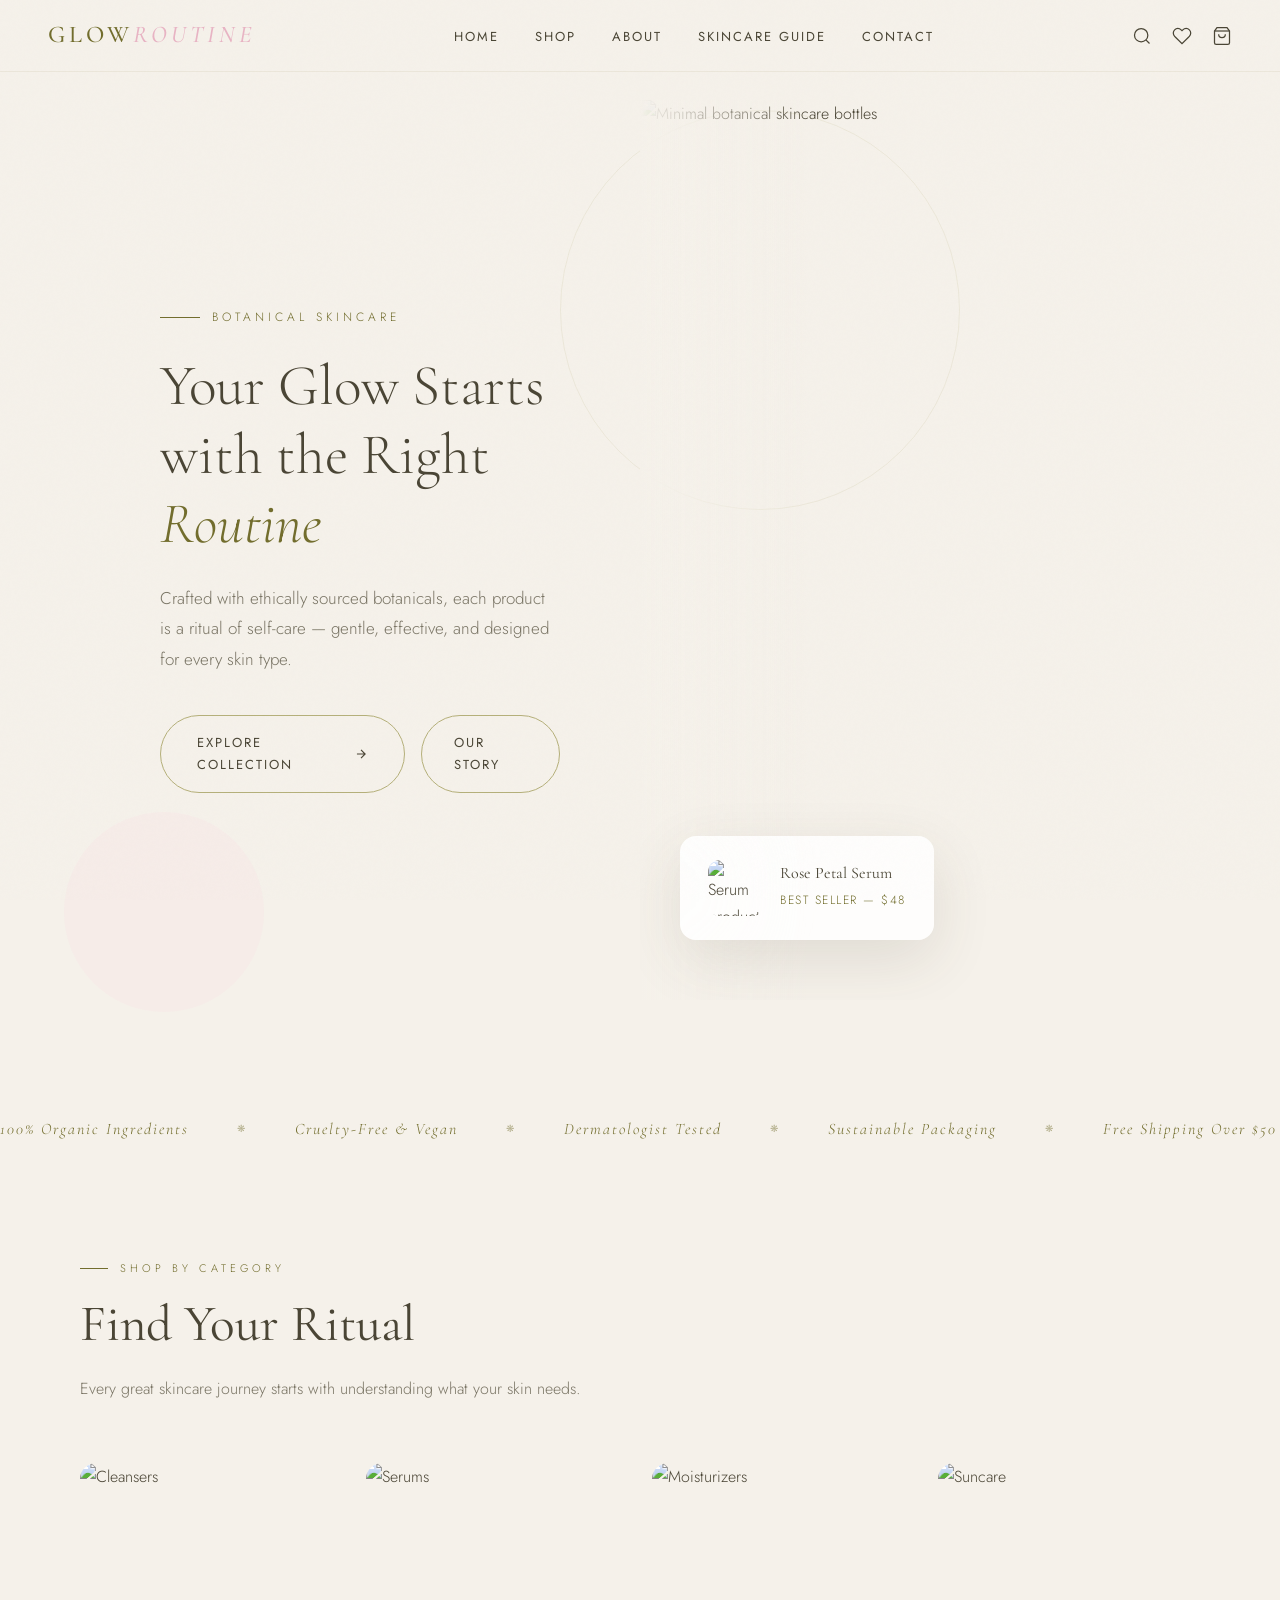
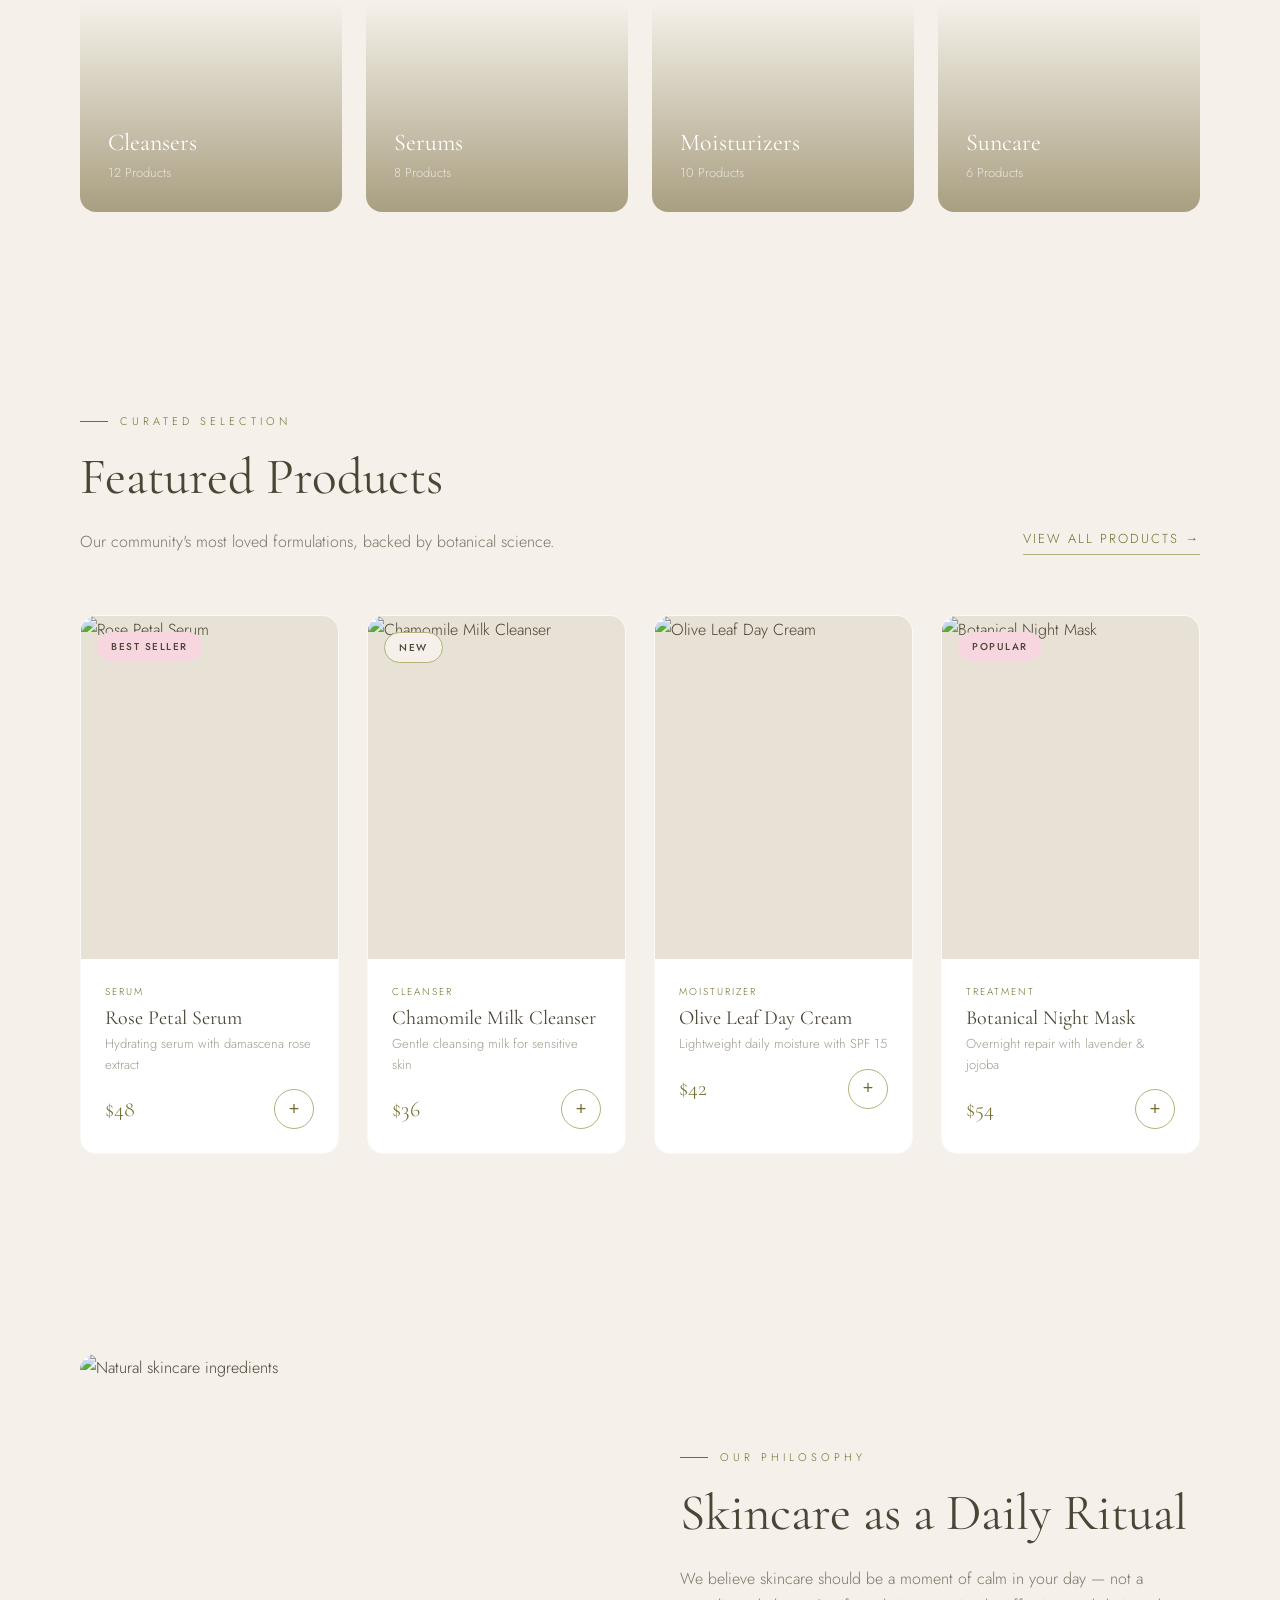
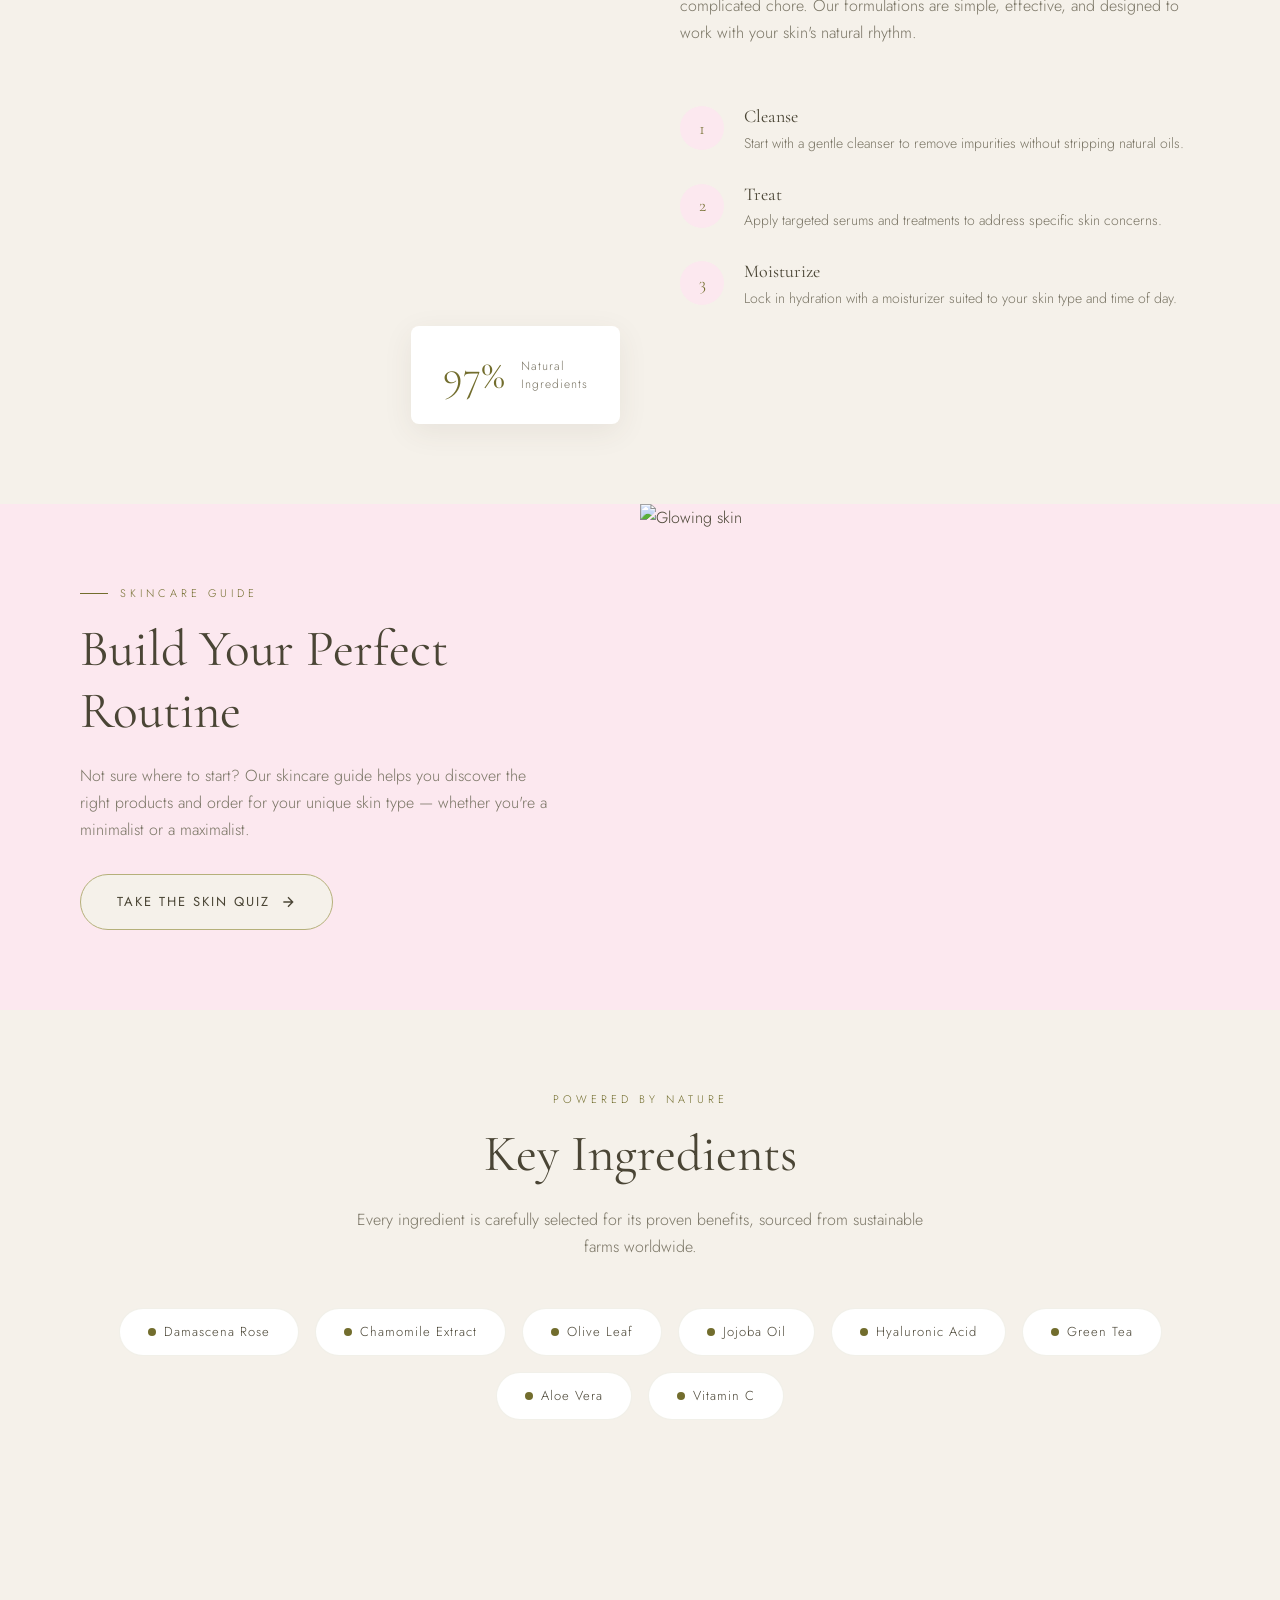
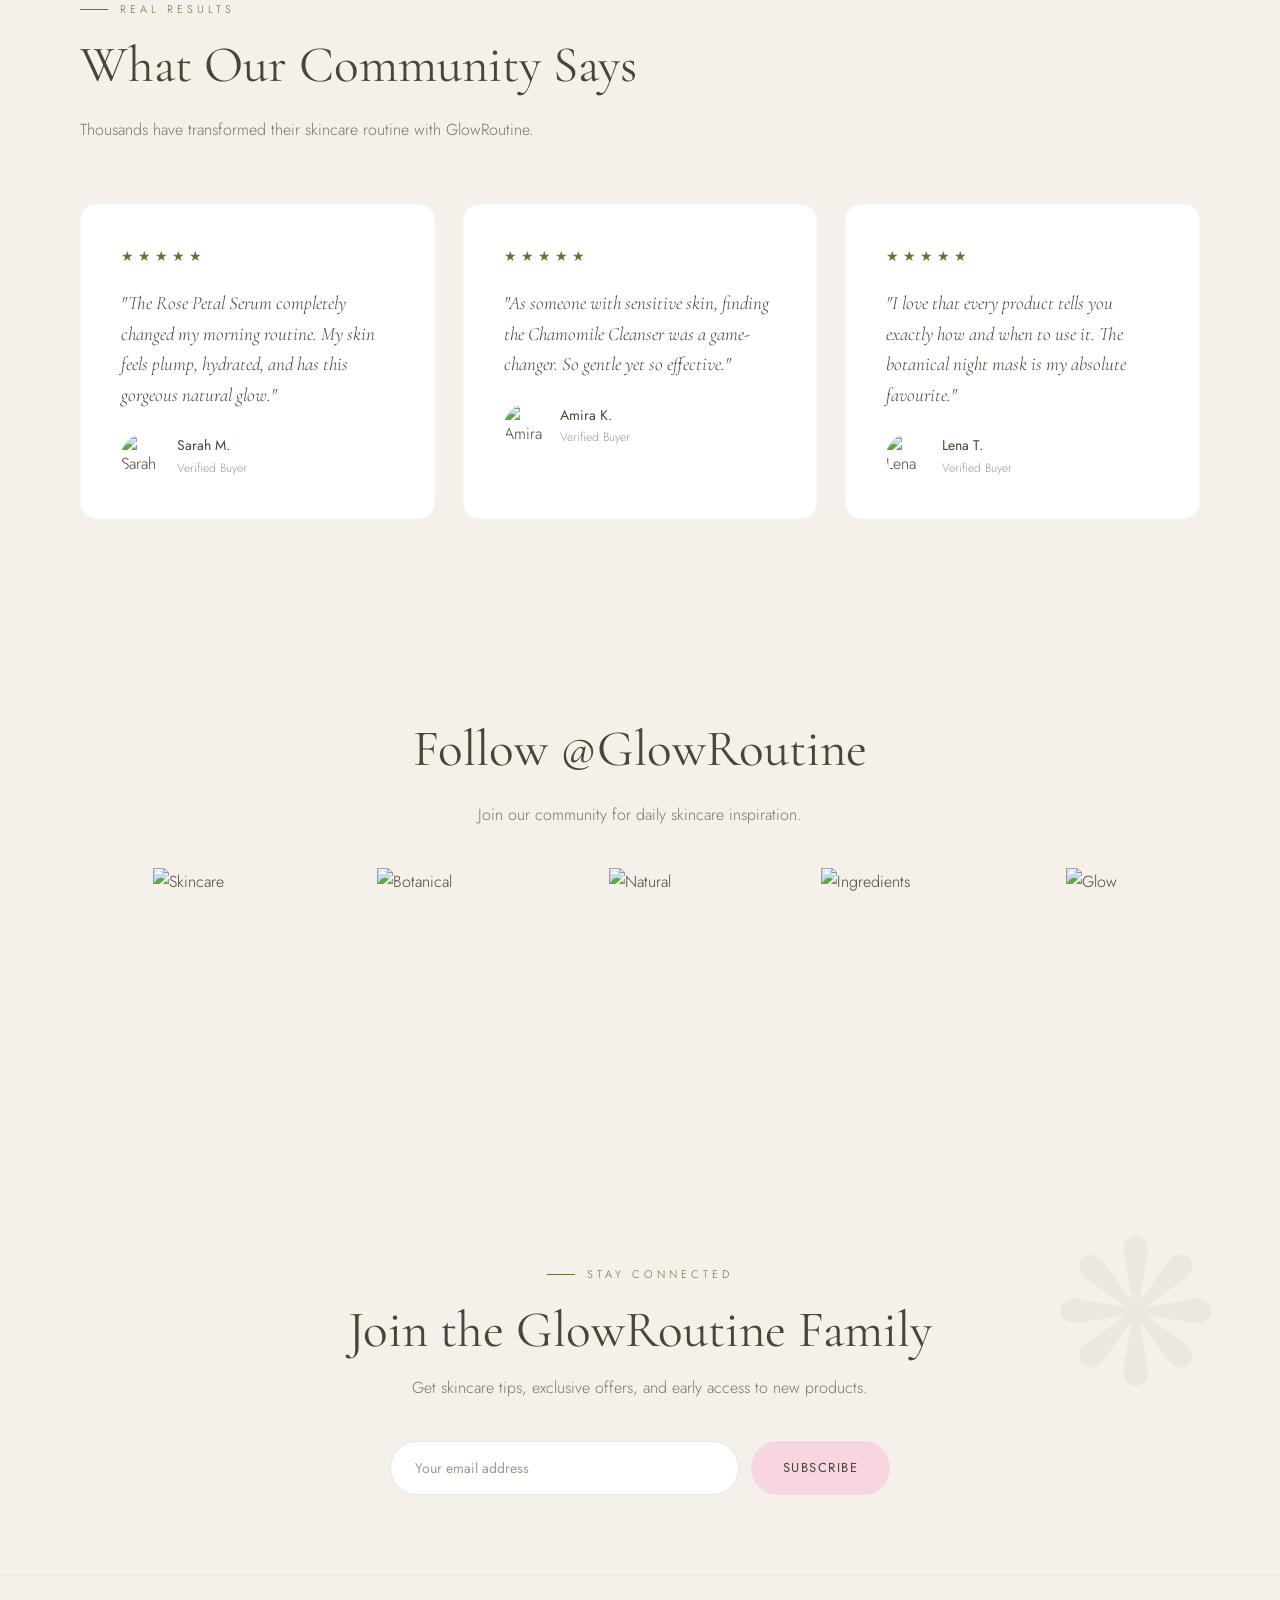
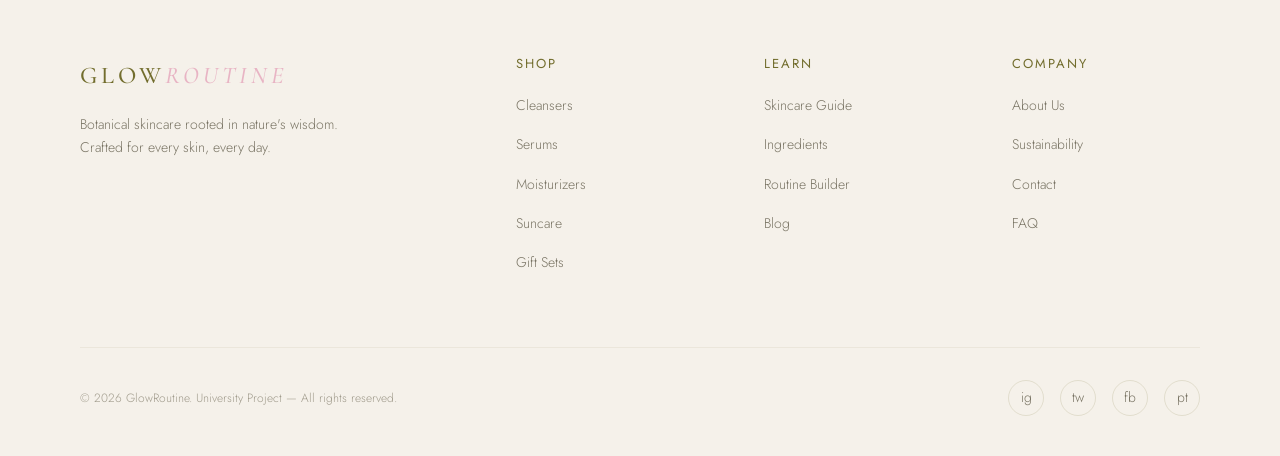
==== index.html @ 1840a83b "Completed" ====
<!DOCTYPE html>
<html lang="en">
<head>
<meta charset="UTF-8">
<meta name="viewport" content="width=device-width, initial-scale=1.0">
<title>GLOWROUTINE — Botanical Skincare</title>
<link rel="preconnect" href="https://fonts.googleapis.com">
<link href="https://fonts.googleapis.com/css2?family=Cormorant+Garamond:ital,wght@0,300;0,400;0,500;0,600;1,300;1,400&family=Jost:wght@300;400;500&display=swap" rel="stylesheet">
<link rel="stylesheet" href="style.css">
</head>
<body>

<nav>
  <a href="#" class="nav-logo">Glow<span class="logo-accent">Routine</span></a>
  <ul class="nav-links">
    <li><a href="#">Home</a></li>
    <li><a href="#shop">Shop</a></li>
    <li><a href="#about">About</a></li>
    <li><a href="#guide">Skincare Guide</a></li>
    <li><a href="#contact">Contact</a></li>
  </ul>
  <div class="nav-icons">
    <svg class="nav-icon" viewBox="0 0 24 24" fill="none" stroke="currentColor" stroke-width="1.5"><circle cx="11" cy="11" r="8"/><path d="m21 21-4.3-4.3"/></svg>
    <svg class="nav-icon" viewBox="0 0 24 24" fill="none" stroke="currentColor" stroke-width="1.5"><path d="M20.84 4.61a5.5 5.5 0 0 0-7.78 0L12 5.67l-1.06-1.06a5.5 5.5 0 0 0-7.78 7.78l1.06 1.06L12 21.23l7.78-7.78 1.06-1.06a5.5 5.5 0 0 0 0-7.78z"/></svg>
    <svg class="nav-icon" viewBox="0 0 24 24" fill="none" stroke="currentColor" stroke-width="1.5"><path d="M6 2 3 6v14a2 2 0 0 0 2 2h14a2 2 0 0 0 2-2V6l-3-4z"/><path d="M3 6h18"/><path d="M16 10a4 4 0 0 1-8 0"/></svg>
  </div>
</nav>

<!-- HERO -->
<section class="hero">
  <div class="hero-bg-circle"></div>
  <div class="hero-bg-circle-2"></div>
  <div class="hero-content">
    <div class="hero-tag">Botanical Skincare</div>
    <h1>Your Glow Starts with the Right <em>Routine</em></h1>
    <p>Crafted with ethically sourced botanicals, each product is a ritual of self-care — gentle, effective, and designed for every skin type.</p>
    <div class="hero-btns">
      <a href="#shop" class="btn-primary">
        Explore Collection
        <svg width="16" height="16" viewBox="0 0 24 24" fill="none" stroke="currentColor" stroke-width="2"><path d="M5 12h14M12 5l7 7-7 7"/></svg>
      </a>
      <a href="#about" class="btn-secondary">Our Story</a>
    </div>
  </div>
  <div class="hero-image-side">
    <img src="https://images.squarespace-cdn.com/content/v1/580e572b29687f9f7c254951/1585934163054-3BU1DRBC3A2EH5IRYI63/image-asset.jpeg" alt="Minimal botanical skincare bottles" loading="eager">
    <div class="hero-image-overlay"></div>
    <div class="hero-float-card">
      <img src="https://images.unsplash.com/photo-1611930022073-b7a4ba5fcccd?w=120&h=120&fit=crop&q=80" alt="Serum product">
      <div class="hero-float-info">
        <h4>Rose Petal Serum</h4>
        <span>Best Seller — $48</span>
      </div>
    </div>
  </div>
</section>

<!-- MARQUEE -->
<div class="marquee-section">
  <div class="marquee-track">
    <span class="marquee-item">100% Organic Ingredients</span>
    <span class="marquee-item">Cruelty-Free & Vegan</span>
    <span class="marquee-item">Dermatologist Tested</span>
    <span class="marquee-item">Sustainable Packaging</span>
    <span class="marquee-item">Free Shipping Over $50</span>
    <span class="marquee-item">30-Day Guarantee</span>
    <span class="marquee-item">100% Organic Ingredients</span>
    <span class="marquee-item">Cruelty-Free & Vegan</span>
    <span class="marquee-item">Dermatologist Tested</span>
    <span class="marquee-item">Sustainable Packaging</span>
    <span class="marquee-item">Free Shipping Over $50</span>
    <span class="marquee-item">30-Day Guarantee</span>
  </div>
</div>

<!-- CATEGORIES -->
<section class="categories fade-in">
  <div class="section-tag">Shop by Category</div>
  <h2 class="section-title">Find Your Ritual</h2>
  <p class="section-subtitle">Every great skincare journey starts with understanding what your skin needs.</p>
  <div class="cat-grid">
    <a class="cat-card" href="#shop">
      <img src="https://images.unsplash.com/photo-1556228578-0d85b1a4d571?w=500&h=650&fit=crop&q=80" alt="Cleansers" loading="lazy">
      <div class="cat-card-overlay"><h4>Cleansers</h4><p>12 Products</p></div>
    </a>
    <a class="cat-card" href="#shop">
      <img src="https://images.unsplash.com/photo-1620916566398-39f1143ab7be?w=500&h=650&fit=crop&q=80" alt="Serums" loading="lazy">
      <div class="cat-card-overlay"><h4>Serums</h4><p>8 Products</p></div>
    </a>
    <a class="cat-card" href="#shop">
      <img src="https://images.unsplash.com/photo-1611930022073-b7a4ba5fcccd?w=500&h=650&fit=crop&q=80" alt="Moisturizers" loading="lazy">
      <div class="cat-card-overlay"><h4>Moisturizers</h4><p>10 Products</p></div>
    </a>
    <a class="cat-card" href="#shop">
      <img src="https://images.unsplash.com/photo-1556228720-195a672e8a03?w=500&h=650&fit=crop&q=80" alt="Suncare" loading="lazy">
      <div class="cat-card-overlay"><h4>Suncare</h4><p>6 Products</p></div>
    </a>
  </div>
</section>

<!-- FEATURED PRODUCTS -->
<section class="products fade-in" id="shop">
  <div class="products-header">
    <div>
      <div class="section-tag">Curated Selection</div>
      <h2 class="section-title">Featured Products</h2>
      <p class="section-subtitle">Our community's most loved formulations, backed by botanical science.</p>
    </div>
    <a href="#" class="view-all">View All Products →</a>
  </div>
  <div class="products-grid">
    <div class="product-card" onclick="openModal(0)">
      <div class="product-img">
        <img src="https://images.unsplash.com/photo-1620916566398-39f1143ab7be?w=500&h=660&fit=crop&q=80" alt="Rose Petal Serum" loading="lazy">
        <span class="product-badge badge-best">Best Seller</span>
      </div>
      <div class="product-info">
        <div class="product-category">Serum</div>
        <h3 class="product-name">Rose Petal Serum</h3>
        <p class="product-desc">Hydrating serum with damascena rose extract</p>
        <div class="product-bottom">
          <div class="product-price">$48</div>
          <button class="product-add" onclick="event.stopPropagation()">+</button>
        </div>
      </div>
    </div>
    <div class="product-card" onclick="openModal(1)">
      <div class="product-img">
        <img src="https://images.unsplash.com/photo-1556228578-0d85b1a4d571?w=500&h=660&fit=crop&q=80" alt="Chamomile Milk Cleanser" loading="lazy">
        <span class="product-badge badge-new">New</span>
      </div>
      <div class="product-info">
        <div class="product-category">Cleanser</div>
        <h3 class="product-name">Chamomile Milk Cleanser</h3>
        <p class="product-desc">Gentle cleansing milk for sensitive skin</p>
        <div class="product-bottom">
          <div class="product-price">$36</div>
          <button class="product-add" onclick="event.stopPropagation()">+</button>
        </div>
      </div>
    </div>
    <div class="product-card" onclick="openModal(2)">
      <div class="product-img">
        <img src="https://images.unsplash.com/photo-1611930022073-b7a4ba5fcccd?w=500&h=660&fit=crop&q=80" alt="Olive Leaf Day Cream" loading="lazy">
      </div>
      <div class="product-info">
        <div class="product-category">Moisturizer</div>
        <h3 class="product-name">Olive Leaf Day Cream</h3>
        <p class="product-desc">Lightweight daily moisture with SPF 15</p>
        <div class="product-bottom">
          <div class="product-price">$42</div>
          <button class="product-add" onclick="event.stopPropagation()">+</button>
        </div>
      </div>
    </div>
    <div class="product-card" onclick="openModal(3)">
      <div class="product-img">
        <img src="https://images.unsplash.com/photo-1608248543803-ba4f8c70ae0b?w=500&h=660&fit=crop&q=80" alt="Botanical Night Mask" loading="lazy">
        <span class="product-badge badge-best">Popular</span>
      </div>
      <div class="product-info">
        <div class="product-category">Treatment</div>
        <h3 class="product-name">Botanical Night Mask</h3>
        <p class="product-desc">Overnight repair with lavender & jojoba</p>
        <div class="product-bottom">
          <div class="product-price">$54</div>
          <button class="product-add" onclick="event.stopPropagation()">+</button>
        </div>
      </div>
    </div>
  </div>
</section>

<!-- PHILOSOPHY -->
<section class="philosophy fade-in" id="about">
  <div class="philosophy-visual">
    <div class="philosophy-img">
      <img src="https://images.unsplash.com/photo-1598440947619-2c35fc9aa908?w=700&h=880&fit=crop&q=80" alt="Natural skincare ingredients" loading="lazy">
    </div>
    <div class="philosophy-float">
      <div class="philosophy-float-num">97%</div>
      <div class="philosophy-float-text">Natural<br>Ingredients</div>
    </div>
  </div>
  <div class="philosophy-content">
    <div class="section-tag">Our Philosophy</div>
    <h2 class="section-title">Skincare as a Daily Ritual</h2>
    <p class="section-subtitle">We believe skincare should be a moment of calm in your day — not a complicated chore. Our formulations are simple, effective, and designed to work with your skin's natural rhythm.</p>
    <div class="steps">
      <div class="step"><div class="step-num">1</div><div><h4>Cleanse</h4><p>Start with a gentle cleanser to remove impurities without stripping natural oils.</p></div></div>
      <div class="step"><div class="step-num">2</div><div><h4>Treat</h4><p>Apply targeted serums and treatments to address specific skin concerns.</p></div></div>
      <div class="step"><div class="step-num">3</div><div><h4>Moisturize</h4><p>Lock in hydration with a moisturizer suited to your skin type and time of day.</p></div></div>
    </div>
  </div>
</section>

<!-- SKINCARE GUIDE BANNER -->
<section class="before-after fade-in" id="guide">
  <div class="before-after-content">
    <div class="section-tag">Skincare Guide</div>
    <h2 class="section-title">Build Your Perfect Routine</h2>
    <p class="section-subtitle" style="margin-bottom:30px;">Not sure where to start? Our skincare guide helps you discover the right products and order for your unique skin type — whether you're a minimalist or a maximalist.</p>
    <a href="#" class="btn-primary" style="align-self:flex-start;">
      Take the Skin Quiz
      <svg width="16" height="16" viewBox="0 0 24 24" fill="none" stroke="currentColor" stroke-width="2"><path d="M5 12h14M12 5l7 7-7 7"/></svg>
    </a>
  </div>
  <div class="before-after-img">
    <img src="https://images.unsplash.com/photo-1596755389378-c31d21fd1273?w=800&h=600&fit=crop&q=80" alt="Glowing skin" loading="lazy">
  </div>
</section>

<!-- INGREDIENTS -->
<section class="ingredients-banner fade-in">
  <div class="section-tag">Powered by Nature</div>
  <h2 class="section-title">Key Ingredients</h2>
  <p class="section-subtitle">Every ingredient is carefully selected for its proven benefits, sourced from sustainable farms worldwide.</p>
  <div class="ingredient-pills">
    <div class="pill"><span class="pill-dot"></span>Damascena Rose</div>
    <div class="pill"><span class="pill-dot"></span>Chamomile Extract</div>
    <div class="pill"><span class="pill-dot"></span>Olive Leaf</div>
    <div class="pill"><span class="pill-dot"></span>Jojoba Oil</div>
    <div class="pill"><span class="pill-dot"></span>Hyaluronic Acid</div>
    <div class="pill"><span class="pill-dot"></span>Green Tea</div>
    <div class="pill"><span class="pill-dot"></span>Aloe Vera</div>
    <div class="pill"><span class="pill-dot"></span>Vitamin C</div>
  </div>
</section>

<!-- TESTIMONIALS -->
<section class="testimonials fade-in">
  <div class="section-tag">Real Results</div>
  <h2 class="section-title">What Our Community Says</h2>
  <p class="section-subtitle">Thousands have transformed their skincare routine with GlowRoutine.</p>
  <div class="testimonials-grid">
    <div class="testimonial-card">
      <div class="testimonial-stars">★★★★★</div>
      <p class="testimonial-text">"The Rose Petal Serum completely changed my morning routine. My skin feels plump, hydrated, and has this gorgeous natural glow."</p>
      <div class="testimonial-author">
        <img class="testimonial-avatar" src="https://images.unsplash.com/photo-1438761681033-6461ffad8d80?w=100&h=100&fit=crop&q=80" alt="Sarah" loading="lazy">
        <div><div class="testimonial-name">Sarah M.</div><div class="testimonial-role">Verified Buyer</div></div>
      </div>
    </div>
    <div class="testimonial-card">
      <div class="testimonial-stars">★★★★★</div>
      <p class="testimonial-text">"As someone with sensitive skin, finding the Chamomile Cleanser was a game-changer. So gentle yet so effective."</p>
      <div class="testimonial-author">
        <img class="testimonial-avatar" src="https://images.unsplash.com/photo-1494790108377-be9c29b29330?w=100&h=100&fit=crop&q=80" alt="Amira" loading="lazy">
        <div><div class="testimonial-name">Amira K.</div><div class="testimonial-role">Verified Buyer</div></div>
      </div>
    </div>
    <div class="testimonial-card">
      <div class="testimonial-stars">★★★★★</div>
      <p class="testimonial-text">"I love that every product tells you exactly how and when to use it. The botanical night mask is my absolute favourite."</p>
      <div class="testimonial-author">
        <img class="testimonial-avatar" src="https://images.unsplash.com/photo-1507003211169-0a1dd7228f2d?w=100&h=100&fit=crop&q=80" alt="Lena" loading="lazy">
        <div><div class="testimonial-name">Lena T.</div><div class="testimonial-role">Verified Buyer</div></div>
      </div>
    </div>
  </div>
</section>

<!-- GALLERY -->
<section class="gallery fade-in">
  <h2 class="section-title">Follow @GlowRoutine</h2>
  <p class="section-subtitle" style="margin:0 auto;">Join our community for daily skincare inspiration.</p>
  <div class="gallery-grid">
    <div class="gallery-item"><img src="https://images.unsplash.com/photo-1570172619644-dfd03ed5d881?w=400&h=400&fit=crop&q=80" alt="Skincare" loading="lazy"></div>
    <div class="gallery-item"><img src="https://images.unsplash.com/photo-1612817288484-6f916006741a?w=400&h=400&fit=crop&q=80" alt="Botanical" loading="lazy"></div>
    <div class="gallery-item"><img src="https://images.unsplash.com/photo-1556228578-0d85b1a4d571?w=400&h=400&fit=crop&q=80" alt="Natural" loading="lazy"></div>
    <div class="gallery-item"><img src="https://images.unsplash.com/photo-1598440947619-2c35fc9aa908?w=400&h=400&fit=crop&q=80" alt="Ingredients" loading="lazy"></div>
    <div class="gallery-item"><img src="https://images.unsplash.com/photo-1596755389378-c31d21fd1273?w=400&h=400&fit=crop&q=80" alt="Glow" loading="lazy"></div>
  </div>
</section>

<!-- NEWSLETTER -->
<section class="newsletter fade-in">
  <div class="section-tag">Stay Connected</div>
  <h2 class="section-title">Join the GlowRoutine Family</h2>
  <p class="section-subtitle">Get skincare tips, exclusive offers, and early access to new products.</p>
  <div class="newsletter-form">
    <input type="email" class="newsletter-input" placeholder="Your email address">
    <button class="newsletter-btn">Subscribe</button>
  </div>
</section>

<!-- FOOTER -->
<footer id="contact">
  <div class="footer-grid">
    <div class="footer-brand">
      <a href="#" class="nav-logo">Glow<span class="logo-accent">Routine</span></a>
      <p>Botanical skincare rooted in nature's wisdom. Crafted for every skin, every day.</p>
    </div>
    <div class="footer-col">
      <h5>Shop</h5>
      <ul>
        <li><a href="#">Cleansers</a></li>
        <li><a href="#">Serums</a></li>
        <li><a href="#">Moisturizers</a></li>
        <li><a href="#">Suncare</a></li>
        <li><a href="#">Gift Sets</a></li>
      </ul>
    </div>
    <div class="footer-col">
      <h5>Learn</h5>
      <ul>
        <li><a href="#">Skincare Guide</a></li>
        <li><a href="#">Ingredients</a></li>
        <li><a href="#">Routine Builder</a></li>
        <li><a href="#">Blog</a></li>
      </ul>
    </div>
    <div class="footer-col">
      <h5>Company</h5>
      <ul>
        <li><a href="#">About Us</a></li>
        <li><a href="#">Sustainability</a></li>
        <li><a href="#">Contact</a></li>
        <li><a href="#">FAQ</a></li>
      </ul>
    </div>
  </div>
  <div class="footer-bottom">
    <p>&copy; 2026 GlowRoutine. University Project — All rights reserved.</p>
    <div class="footer-social">
      <a href="#" title="Instagram">ig</a>
      <a href="#" title="Twitter">tw</a>
      <a href="#" title="Facebook">fb</a>
      <a href="#" title="Pinterest">pt</a>
    </div>
  </div>
</footer>

<!-- MODAL -->
<div class="modal-overlay" id="productModal">
  <div class="modal">
    <div class="modal-img-wrap">
      <img id="modalImg" src="" alt="Product">
      <button class="modal-close" onclick="closeModal()">✕</button>
    </div>
    <div class="modal-details">
      <div class="modal-cat" id="modalCat"></div>
      <h2 class="modal-title" id="modalTitle"></h2>
      <div class="modal-price" id="modalPrice"></div>
      <p class="modal-desc" id="modalDesc"></p>
      <div class="modal-how-to"><div class="modal-section-title">How to Use</div><div id="modalHowTo"></div></div>
      <div class="modal-when"><div class="modal-section-title">When to Use</div><div class="modal-when-tags" id="modalWhen"></div></div>
      <div class="modal-ingredients"><div class="modal-section-title">Key Ingredients</div><div class="ingredient-list" id="modalIngredients"></div></div>
      <div class="modal-skin-type"><div class="modal-section-title">Suitable For</div><div class="skin-type-tags" id="modalSkinType"></div></div>
      <button class="modal-add-btn">Add to Cart</button>
    </div>
  </div>
</div>

<script src="script.js"></script>
</body>
</html>
---- style.css ----
:root {
  --bej: #f5f1ea;
  --bej-dark: #e8e2d6;
  --pink: #f7d6e0;
  --pink-light: #fce8ef;
  --pink-deep: #e8b4c4;
  --olive: #726D2D;
  --olive-light: #8a8541;
  --olive-pale: #b5b07a;
  --olive-bg: rgba(245, 241, 234, 0.6);
  --cream: #f5f1ea;
  --white: #ffffff;
  --text: #4a4535;
  --text-light: #7a7565;
  --text-muted: #a09b8c;
  --shadow-sm: 0 2px 8px rgba(74, 69, 53, 0.06);
  --shadow-md: 0 8px 30px rgba(74, 69, 53, 0.08);
  --shadow-lg: 0 20px 60px rgba(74, 69, 53, 0.12);
  --radius: 16px;
  --radius-sm: 8px;
  --transition: 0.4s cubic-bezier(0.25, 0.46, 0.45, 0.94);
}

* { margin: 0; padding: 0; box-sizing: border-box; }
html { scroll-behavior: smooth; }

body {
  font-family: 'Jost', sans-serif;
  font-weight: 300;
  color: var(--text);
  background: var(--cream);
  overflow-x: hidden;
  line-height: 1.7;
}

h1, h2, h3, h4, h5 {
  font-family: 'Cormorant Garamond', serif;
  font-weight: 400;
  line-height: 1.2;
}

body::before {
  content: '';
  position: fixed;
  inset: 0;
  pointer-events: none;
  z-index: 9999;
  opacity: 0.015;
  background-image: url("data:image/svg+xml,%3Csvg viewBox='0 0 256 256' xmlns='http://www.w3.org/2000/svg'%3E%3Cfilter id='n'%3E%3CfeTurbulence type='fractalNoise' baseFrequency='0.9' numOctaves='4' stitchTiles='stitch'/%3E%3C/filter%3E%3Crect width='100%25' height='100%25' filter='url(%23n)'/%3E%3C/svg%3E");
}

nav {
  position: fixed; top: 0; width: 100%; z-index: 1000;
  padding: 0 48px; height: 72px;
  display: flex; align-items: center; justify-content: space-between;
  background: rgba(245,241,234,0.85);
  backdrop-filter: blur(20px); -webkit-backdrop-filter: blur(20px);
  border-bottom: 1px solid rgba(114,109,45,0.08);
}

.nav-logo {
  font-family: 'Cormorant Garamond', serif;
  font-size: 24px; font-weight: 500; letter-spacing: 4px;
  color: var(--olive); text-decoration: none; text-transform: uppercase;
}

.nav-logo .logo-accent { color: var(--pink-deep); font-style: italic; }

.nav-links { display: flex; gap: 36px; list-style: none; }

.nav-links a {
  text-decoration: none; color: var(--text);
  font-size: 13px; font-weight: 400; letter-spacing: 2px;
  text-transform: uppercase; position: relative;
  transition: color var(--transition);
}

.nav-links a::after {
  content: ''; position: absolute; bottom: -4px; left: 0;
  width: 0; height: 1.5px; background: var(--olive);
  transition: width var(--transition);
}

.nav-links a:hover { color: var(--olive); }
.nav-links a:hover::after { width: 100%; }

.nav-icons { display: flex; gap: 20px; align-items: center; }

.nav-icon {
  width: 20px; height: 20px; cursor: pointer;
  color: var(--text); transition: color var(--transition);
}

.nav-icon:hover { color: var(--olive); }

/* HERO */
.hero {
  min-height: 100vh; display: grid; grid-template-columns: 1fr 1fr;
  align-items: center; position: relative; overflow: hidden; background: var(--bej);
}

.hero-bg-circle {
  position: absolute; right: 25%; top: 10%;
  width: 400px; height: 400px; border-radius: 50%;
  border: 1px solid var(--olive-pale); opacity: 0.15; pointer-events: none;
}

.hero-bg-circle-2 {
  position: absolute; left: 5%; bottom: 8%;
  width: 200px; height: 200px; border-radius: 50%;
  background: rgba(247,214,224,0.2); pointer-events: none;
}

.hero-content {
  position: relative; z-index: 2; padding: 0 80px;
  animation: fadeUp 1.2s ease-out;
}

@keyframes fadeUp { from { opacity: 0; transform: translateY(40px); } to { opacity: 1; transform: translateY(0); } }
@keyframes fadeIn { from { opacity: 0; } to { opacity: 1; } }
@keyframes scaleIn { from { opacity: 0; transform: scale(0.9); } to { opacity: 1; transform: scale(1); } }

.hero-tag {
  font-size: 12px; letter-spacing: 4px; text-transform: uppercase;
  color: var(--olive); margin-bottom: 24px;
  display: flex; align-items: center; gap: 12px;
}

.hero-tag::before { content: ''; width: 40px; height: 1px; background: var(--olive); }

.hero h1 { font-size: clamp(40px, 4.5vw, 64px); color: var(--text); margin-bottom: 24px; font-weight: 300; }
.hero h1 em { font-style: italic; color: var(--olive); }
.hero p { font-size: 17px; color: var(--text-light); margin-bottom: 40px; max-width: 460px; line-height: 1.8; }

.hero-btns { display: flex; gap: 16px; align-items: center; }

.btn-primary {
  display: inline-flex; align-items: center; gap: 10px;
  padding: 16px 36px; background: var(--bej); color: var(--text);
  border: 1.5px solid var(--olive-pale); border-radius: 60px; font-family: 'Jost', sans-serif;
  font-size: 13px; font-weight: 400; letter-spacing: 2px;
  text-transform: uppercase; cursor: pointer;
  transition: all var(--transition); text-decoration: none;
}

.btn-primary:hover { background: var(--bej-dark); transform: translateY(-2px); box-shadow: var(--shadow-md); }

.btn-secondary {
  display: inline-flex; align-items: center; gap: 8px;
  padding: 16px 32px; background: transparent; color: var(--text);
  border: 1.5px solid var(--olive-pale); border-radius: 60px;
  font-family: 'Jost', sans-serif; font-size: 13px; font-weight: 400;
  letter-spacing: 2px; text-transform: uppercase; cursor: pointer;
  transition: all var(--transition); text-decoration: none;
}

.btn-secondary:hover { border-color: var(--olive); color: var(--olive); transform: translateY(-2px); }

.hero-image-side {
  position: relative; height: 100vh; overflow: hidden;
  animation: fadeIn 1.5s ease-out 0.3s both;
}

.hero-image-side img { width: 100%; height: 100%; object-fit: cover; }

.hero-image-overlay {
  position: absolute; inset: 0;
  background: linear-gradient(90deg, var(--bej) 0%, rgba(245,241,234,0) 30%);
  pointer-events: none;
}

.hero-float-card {
  position: absolute; bottom: 60px; left: 40px;
  background: rgba(255,255,255,0.85); backdrop-filter: blur(20px);
  border-radius: var(--radius); padding: 24px 28px;
  box-shadow: var(--shadow-lg); display: flex; align-items: center; gap: 16px;
  animation: fadeUp 1s ease-out 0.8s both;
}

.hero-float-card img { width: 56px; height: 56px; border-radius: 12px; object-fit: cover; }
.hero-float-info h4 { font-size: 16px; margin-bottom: 2px; }
.hero-float-info span { font-size: 12px; letter-spacing: 1.5px; text-transform: uppercase; color: var(--olive); }

/* MARQUEE */
.marquee-section { background: var(--bej); padding: 16px 0; overflow: hidden; }

.marquee-track {
  display: flex; gap: 48px;
  animation: marquee 30s linear infinite; white-space: nowrap;
}

@keyframes marquee { from { transform: translateX(0); } to { transform: translateX(-50%); } }

.marquee-item {
  font-family: 'Cormorant Garamond', serif; font-size: 16px;
  font-style: italic; color: var(--olive); letter-spacing: 2px;
  display: flex; align-items: center; gap: 48px;
}

.marquee-item::after { content: '❋'; font-style: normal; font-size: 10px; opacity: 0.5; }

/* SECTIONS */
section { padding: 100px 80px; }

.section-tag {
  font-size: 11px; letter-spacing: 4px; text-transform: uppercase;
  color: var(--olive); margin-bottom: 16px;
  display: flex; align-items: center; gap: 12px;
}

.section-tag::before { content: ''; width: 28px; height: 1px; background: var(--olive); }

.section-title { font-size: clamp(32px, 4vw, 52px); margin-bottom: 20px; color: var(--text); }
.section-subtitle { font-size: 16px; color: var(--text-light); max-width: 520px; margin-bottom: 60px; }

/* CATEGORIES */
.categories { background: var(--cream); }
.cat-grid { display: grid; grid-template-columns: repeat(4, 1fr); gap: 24px; }

.cat-card {
  position: relative; border-radius: var(--radius); overflow: hidden;
  cursor: pointer; transition: all var(--transition);
  text-decoration: none; color: inherit; aspect-ratio: 3/4;
}

.cat-card:hover { transform: translateY(-8px); box-shadow: var(--shadow-lg); }
.cat-card img { width: 100%; height: 100%; object-fit: cover; transition: transform 0.6s ease; }
.cat-card:hover img { transform: scale(1.08); }

.cat-card-overlay {
  position: absolute; inset: 0;
  background: linear-gradient(180deg, rgba(245, 241, 234, 0) 40%, rgba(136, 124, 84, 0.7) 100%);
  display: flex; flex-direction: column; justify-content: flex-end; padding: 28px;
}

.cat-card h4 { font-size: 24px; color: var(--white); margin-bottom: 4px; }
.cat-card p { font-size: 13px; color: rgba(255,255,255,0.7); }

/* PRODUCTS */
.products { background: var(--bej); }

.products-header { display: flex; justify-content: space-between; align-items: flex-end; margin-bottom: 60px; }
.products-header > div:first-child .section-subtitle { margin-bottom: 0; }

.view-all {
  font-size: 13px; letter-spacing: 2px; text-transform: uppercase;
  color: var(--olive); text-decoration: none;
  border-bottom: 1px solid var(--olive-pale); padding-bottom: 4px;
}

.products-grid { display: grid; grid-template-columns: repeat(4, 1fr); gap: 28px; }

.product-card {
  background: var(--white); border-radius: var(--radius); overflow: hidden;
  cursor: pointer; transition: all var(--transition);
  border: 1px solid rgba(114,109,45,0.04);
}

.product-card:hover { transform: translateY(-6px); box-shadow: var(--shadow-lg); }

.product-img {
  width: 100%; aspect-ratio: 3/4; position: relative;
  overflow: hidden; background: var(--bej-dark);
}

.product-img img { width: 100%; height: 100%; object-fit: cover; transition: transform 0.6s ease; }
.product-card:hover .product-img img { transform: scale(1.06); }

.product-badge {
  position: absolute; top: 16px; left: 16px;
  padding: 6px 14px; border-radius: 30px; font-size: 10px;
  letter-spacing: 1.5px; text-transform: uppercase; font-weight: 500; z-index: 2;
}

.badge-new { background: var(--bej); color: var(--text); border: 1px solid var(--olive-pale); }
.badge-best { background: var(--pink); color: var(--text); }

.product-info { padding: 24px; }
.product-category { font-size: 10px; letter-spacing: 2px; text-transform: uppercase; color: var(--olive); margin-bottom: 6px; }
.product-name { font-size: 20px; margin-bottom: 4px; }
.product-desc { font-size: 13px; color: var(--text-muted); margin-bottom: 14px; line-height: 1.6; }
.product-bottom { display: flex; justify-content: space-between; align-items: center; }
.product-price { font-family: 'Cormorant Garamond', serif; font-size: 22px; color: var(--olive); }

.product-add {
  width: 40px; height: 40px; border-radius: 50%;
  border: 1.5px solid var(--olive-pale); background: transparent;
  color: var(--olive); cursor: pointer; display: flex;
  align-items: center; justify-content: center; font-size: 18px;
  transition: all var(--transition);
}

.product-add:hover { background: var(--bej); color: var(--text); border-color: var(--olive-pale); }

/* PHILOSOPHY */
.philosophy {
  background: var(--cream); display: grid;
  grid-template-columns: 1fr 1fr; gap: 80px; align-items: center;
}

.philosophy-visual { position: relative; }

.philosophy-img { width: 100%; aspect-ratio: 4/5; border-radius: var(--radius); overflow: hidden; }
.philosophy-img img { width: 100%; height: 100%; object-fit: cover; }

.philosophy-float {
  position: absolute; bottom: -20px; right: -20px;
  background: var(--white); padding: 28px 32px;
  border-radius: var(--radius-sm); box-shadow: var(--shadow-md);
  display: flex; align-items: center; gap: 16px;
}

.philosophy-float-num { font-family: 'Cormorant Garamond', serif; font-size: 42px; color: var(--olive); line-height: 1; }
.philosophy-float-text { font-size: 12px; letter-spacing: 1px; color: var(--text-light); line-height: 1.5; }

.philosophy-content .section-subtitle { max-width: 100%; }

.steps { display: flex; flex-direction: column; gap: 28px; margin-top: 40px; }
.step { display: flex; gap: 20px; align-items: flex-start; }

.step-num {
  width: 44px; height: 44px; min-width: 44px; border-radius: 50%;
  background: var(--pink-light); display: flex; align-items: center;
  justify-content: center; font-family: 'Cormorant Garamond', serif;
  font-size: 18px; color: var(--olive);
}

.step h4 { font-size: 18px; margin-bottom: 4px; }
.step p { font-size: 14px; color: var(--text-light); }

/* BEFORE/AFTER */
.before-after {
  background: var(--pink-light); display: grid;
  grid-template-columns: 1fr 1fr; gap: 0; padding: 0; overflow: hidden;
}

.before-after-content { padding: 80px; display: flex; flex-direction: column; justify-content: center; }
.before-after-img { position: relative; overflow: hidden; }
.before-after-img img { width: 100%; height: 100%; object-fit: cover; min-height: 500px; }

/* INGREDIENTS */
.ingredients-banner { background: var(--cream); padding: 80px; text-align: center; }
.ingredients-banner .section-tag { justify-content: center; }
.ingredients-banner .section-tag::before { display: none; }
.ingredients-banner .section-title { margin: 0 auto 20px; }
.ingredients-banner .section-subtitle { margin: 0 auto 48px; max-width: 600px; }

.ingredient-pills { display: flex; justify-content: center; gap: 16px; flex-wrap: wrap; }

.pill {
  padding: 12px 28px; border-radius: 60px; background: var(--white);
  border: 1px solid rgba(114,109,45,0.1); font-size: 13px;
  letter-spacing: 1px; color: var(--text); display: flex;
  align-items: center; gap: 8px; transition: all var(--transition); cursor: default;
}

.pill:hover { transform: translateY(-3px); box-shadow: var(--shadow-sm); border-color: var(--pink); }
.pill-dot { width: 8px; height: 8px; border-radius: 50%; background: var(--olive); }

/* TESTIMONIALS */
.testimonials { background: var(--bej); }
.testimonials-grid { display: grid; grid-template-columns: repeat(3, 1fr); gap: 28px; }

.testimonial-card {
  background: var(--white); padding: 40px; border-radius: var(--radius);
  border: 1px solid rgba(114,109,45,0.04); transition: all var(--transition);
}

.testimonial-card:hover { transform: translateY(-4px); box-shadow: var(--shadow-md); }
.testimonial-stars { color: var(--olive); font-size: 14px; letter-spacing: 4px; margin-bottom: 20px; }

.testimonial-text {
  font-family: 'Cormorant Garamond', serif; font-size: 19px;
  font-style: italic; line-height: 1.6; color: var(--text); margin-bottom: 24px;
}

.testimonial-author { display: flex; align-items: center; gap: 12px; }
.testimonial-avatar { width: 44px; height: 44px; border-radius: 50%; object-fit: cover; }
.testimonial-name { font-size: 14px; font-weight: 400; }
.testimonial-role { font-size: 12px; color: var(--text-muted); }

/* GALLERY */
.gallery { background: var(--cream); text-align: center; }
.gallery-grid { display: grid; grid-template-columns: repeat(5, 1fr); gap: 8px; margin-top: 40px; }

.gallery-item {
  aspect-ratio: 1; overflow: hidden; border-radius: var(--radius-sm);
  position: relative; cursor: pointer;
}

.gallery-item img { width: 100%; height: 100%; object-fit: cover; transition: transform 0.6s ease; }
.gallery-item:hover img { transform: scale(1.1); }

.gallery-item::after {
  content: '@glowroutine'; position: absolute; inset: 0;
  background: rgba(114,109,45,0.5); display: flex;
  align-items: center; justify-content: center; color: var(--white);
  font-size: 12px; letter-spacing: 2px; text-transform: uppercase;
  opacity: 0; transition: opacity var(--transition);
}

.gallery-item:hover::after { opacity: 1; }

/* NEWSLETTER */
.newsletter {
  background: var(--bej); padding: 80px; text-align: center;
  position: relative; overflow: hidden;
}

.newsletter::before {
  content: '❋'; position: absolute; top: -40px; right: 60px;
  font-size: 200px; color: rgba(114,109,45,0.06);
}

.newsletter .section-tag { justify-content: center; color: var(--olive); }
.newsletter .section-tag::before { background: var(--olive); }
.newsletter .section-title { color: var(--text); margin-bottom: 12px; }
.newsletter .section-subtitle { color: var(--text-light); margin: 0 auto 40px; max-width: 480px; }

.newsletter-form { display: flex; max-width: 500px; margin: 0 auto; gap: 12px; }

.newsletter-input {
  flex: 1; padding: 16px 24px;
  border: 1.5px solid rgba(114,109,45,0.15); border-radius: 60px;
  background: var(--white); color: var(--text);
  font-family: 'Jost', sans-serif; font-size: 14px; outline: none;
}

.newsletter-input::placeholder { color: var(--text-muted); }
.newsletter-input:focus { border-color: var(--pink); }

.newsletter-btn {
  padding: 16px 32px; background: var(--pink); color: var(--text);
  border: none; border-radius: 60px; font-family: 'Jost', sans-serif;
  font-size: 13px; font-weight: 400; letter-spacing: 1.5px;
  text-transform: uppercase; cursor: pointer; transition: all var(--transition);
}

.newsletter-btn:hover { background: var(--pink-deep); transform: translateY(-2px); }

/* FOOTER */
footer {
  background: var(--cream); padding: 80px 80px 40px;
  border-top: 1px solid rgba(114,109,45,0.06);
}

.footer-grid { display: grid; grid-template-columns: 2fr 1fr 1fr 1fr; gap: 60px; margin-bottom: 60px; }
.footer-brand .nav-logo { display: inline-block; margin-bottom: 16px; }
.footer-brand p { font-size: 14px; color: var(--text-light); max-width: 280px; line-height: 1.7; }

.footer-col h5 {
  font-size: 13px; font-family: 'Jost', sans-serif;
  letter-spacing: 2px; text-transform: uppercase; color: var(--olive);
  margin-bottom: 20px; font-weight: 400;
}

.footer-col ul { list-style: none; }
.footer-col li { margin-bottom: 12px; }
.footer-col a { text-decoration: none; color: var(--text-light); font-size: 14px; transition: color var(--transition); }
.footer-col a:hover { color: var(--olive); }

.footer-bottom {
  display: flex; justify-content: space-between; align-items: center;
  padding-top: 32px; border-top: 1px solid rgba(114,109,45,0.08);
}

.footer-bottom p { font-size: 12px; color: var(--text-muted); }
.footer-social { display: flex; gap: 16px; }

.footer-social a {
  width: 36px; height: 36px; border-radius: 50%;
  border: 1px solid rgba(114,109,45,0.15); display: flex;
  align-items: center; justify-content: center; text-decoration: none;
  font-size: 14px; color: var(--text-light); transition: all var(--transition);
}

.footer-social a:hover { border-color: var(--olive); color: var(--olive); transform: translateY(-2px); }

/* MODAL */
.modal-overlay {
  display: none; position: fixed; inset: 0; z-index: 2000;
  background: rgba(74,69,53,0.4); backdrop-filter: blur(8px);
  align-items: center; justify-content: center; padding: 40px;
}

.modal-overlay.active { display: flex; }

.modal {
  background: var(--white); border-radius: var(--radius);
  max-width: 960px; width: 100%; max-height: 90vh; overflow-y: auto;
  box-shadow: var(--shadow-lg); display: grid;
  grid-template-columns: 1fr 1fr; animation: scaleIn 0.4s ease-out;
}

.modal::-webkit-scrollbar { width: 6px; }
.modal::-webkit-scrollbar-thumb { background: var(--olive-pale); border-radius: 3px; }

.modal-img-wrap {
  position: relative; border-radius: var(--radius) 0 0 var(--radius);
  overflow: hidden; min-height: 500px; background: var(--bej);
}

.modal-img-wrap img { width: 100%; height: 100%; object-fit: cover; }

.modal-close {
  position: absolute; top: 16px; right: 16px;
  width: 36px; height: 36px; border-radius: 50%; border: none;
  background: rgba(255,255,255,0.85); backdrop-filter: blur(10px);
  cursor: pointer; font-size: 18px; color: var(--text);
  display: flex; align-items: center; justify-content: center;
  transition: all var(--transition); z-index: 10;
}

.modal-close:hover { background: var(--white); transform: scale(1.1); }

.modal-details { padding: 48px 40px; overflow-y: auto; }
.modal-cat { font-size: 10px; letter-spacing: 3px; text-transform: uppercase; color: var(--olive); margin-bottom: 8px; }
.modal-title { font-size: 32px; margin-bottom: 8px; }
.modal-price { font-family: 'Cormorant Garamond', serif; font-size: 28px; color: var(--olive); margin-bottom: 20px; }

.modal-desc {
  font-size: 14px; color: var(--text-light); line-height: 1.8;
  margin-bottom: 28px; padding-bottom: 28px;
  border-bottom: 1px solid rgba(114,109,45,0.08);
}

.modal-section-title {
  font-size: 11px; font-family: 'Jost', sans-serif;
  letter-spacing: 3px; text-transform: uppercase; color: var(--olive);
  margin-bottom: 14px; font-weight: 400;
}

.modal-how-to { margin-bottom: 28px; }
.modal-step { display: flex; gap: 14px; margin-bottom: 14px; align-items: flex-start; }

.modal-step-num {
  width: 28px; height: 28px; min-width: 28px; border-radius: 50%;
  background: var(--pink-light); display: flex; align-items: center;
  justify-content: center; font-family: 'Cormorant Garamond', serif;
  font-size: 14px; color: var(--olive);
}

.modal-step p { font-size: 13px; color: var(--text-light); line-height: 1.6; padding-top: 3px; }

.modal-when { margin-bottom: 28px; }
.modal-when-tags { display: flex; gap: 8px; flex-wrap: wrap; }
.when-tag { padding: 8px 18px; border-radius: 30px; font-size: 12px; background: var(--olive-bg); color: var(--olive); }

.modal-ingredients { margin-bottom: 28px; }
.ingredient-list { display: flex; gap: 8px; flex-wrap: wrap; }
.ingredient-tag { padding: 6px 14px; border-radius: 20px; font-size: 12px; background: var(--bej); color: var(--text-light); }

.modal-skin-type { margin-bottom: 28px; }
.skin-type-tags { display: flex; gap: 8px; flex-wrap: wrap; }
.skin-tag { padding: 6px 14px; border-radius: 20px; font-size: 12px; background: var(--pink-light); color: var(--text); }

.modal-add-btn {
  width: 100%; padding: 16px; background: var(--bej); color: var(--text);
  border: 1.5px solid var(--olive-pale); border-radius: 60px; font-family: 'Jost', sans-serif;
  font-size: 13px; letter-spacing: 2px; text-transform: uppercase;
  cursor: pointer; transition: all var(--transition); margin-top: 8px;
}

.modal-add-btn:hover { background: var(--bej-dark); transform: translateY(-2px); box-shadow: var(--shadow-md); }

/* ANIMATIONS */
.fade-in { opacity: 0; transform: translateY(30px); transition: opacity 0.8s ease, transform 0.8s ease; }
.fade-in.visible { opacity: 1; transform: translateY(0); }

/* RESPONSIVE */
@media (max-width: 1024px) {
  section { padding: 80px 40px; }
  nav { padding: 0 24px; }
  .hero { grid-template-columns: 1fr; }
  .hero-content { padding: 120px 40px 60px; }
  .hero-image-side { height: 50vh; }
  .hero-image-overlay { background: linear-gradient(180deg, var(--bej) 0%, rgba(245,241,234,0) 30%); }
  .products-grid { grid-template-columns: repeat(2, 1fr); }
  .cat-grid { grid-template-columns: repeat(2, 1fr); }
  .testimonials-grid { grid-template-columns: 1fr; }
  .philosophy { grid-template-columns: 1fr; padding: 80px 40px; }
  .philosophy-visual { order: -1; }
  .before-after { grid-template-columns: 1fr; }
  .before-after-content { padding: 60px 40px; }
  .before-after-img img { min-height: 300px; }
  .gallery-grid { grid-template-columns: repeat(3, 1fr); }
  .footer-grid { grid-template-columns: 1fr 1fr; gap: 40px; }
  .modal { grid-template-columns: 1fr; }
  .modal-img-wrap { min-height: 280px; border-radius: var(--radius) var(--radius) 0 0; }
}

@media (max-width: 640px) {
  section { padding: 60px 20px; }
  nav { padding: 0 16px; }
  .nav-links { display: none; }
  .nav-logo { font-size: 18px; letter-spacing: 3px; }
  .hero-content { padding: 100px 20px 40px; }
  .hero-btns { flex-direction: column; align-items: flex-start; }
  .products-grid { grid-template-columns: 1fr; }
  .cat-grid { grid-template-columns: 1fr 1fr; }
  .newsletter { padding: 60px 20px; }
  .newsletter-form { flex-direction: column; }
  footer { padding: 60px 20px 30px; }
  .footer-grid { grid-template-columns: 1fr; gap: 30px; }
  .footer-bottom { flex-direction: column; gap: 16px; }
  .ingredients-banner { padding: 60px 20px; }
  .modal-details { padding: 32px 24px; }
  .gallery-grid { grid-template-columns: repeat(2, 1fr); }
  .products-header { flex-direction: column; align-items: flex-start; gap: 20px; }
}
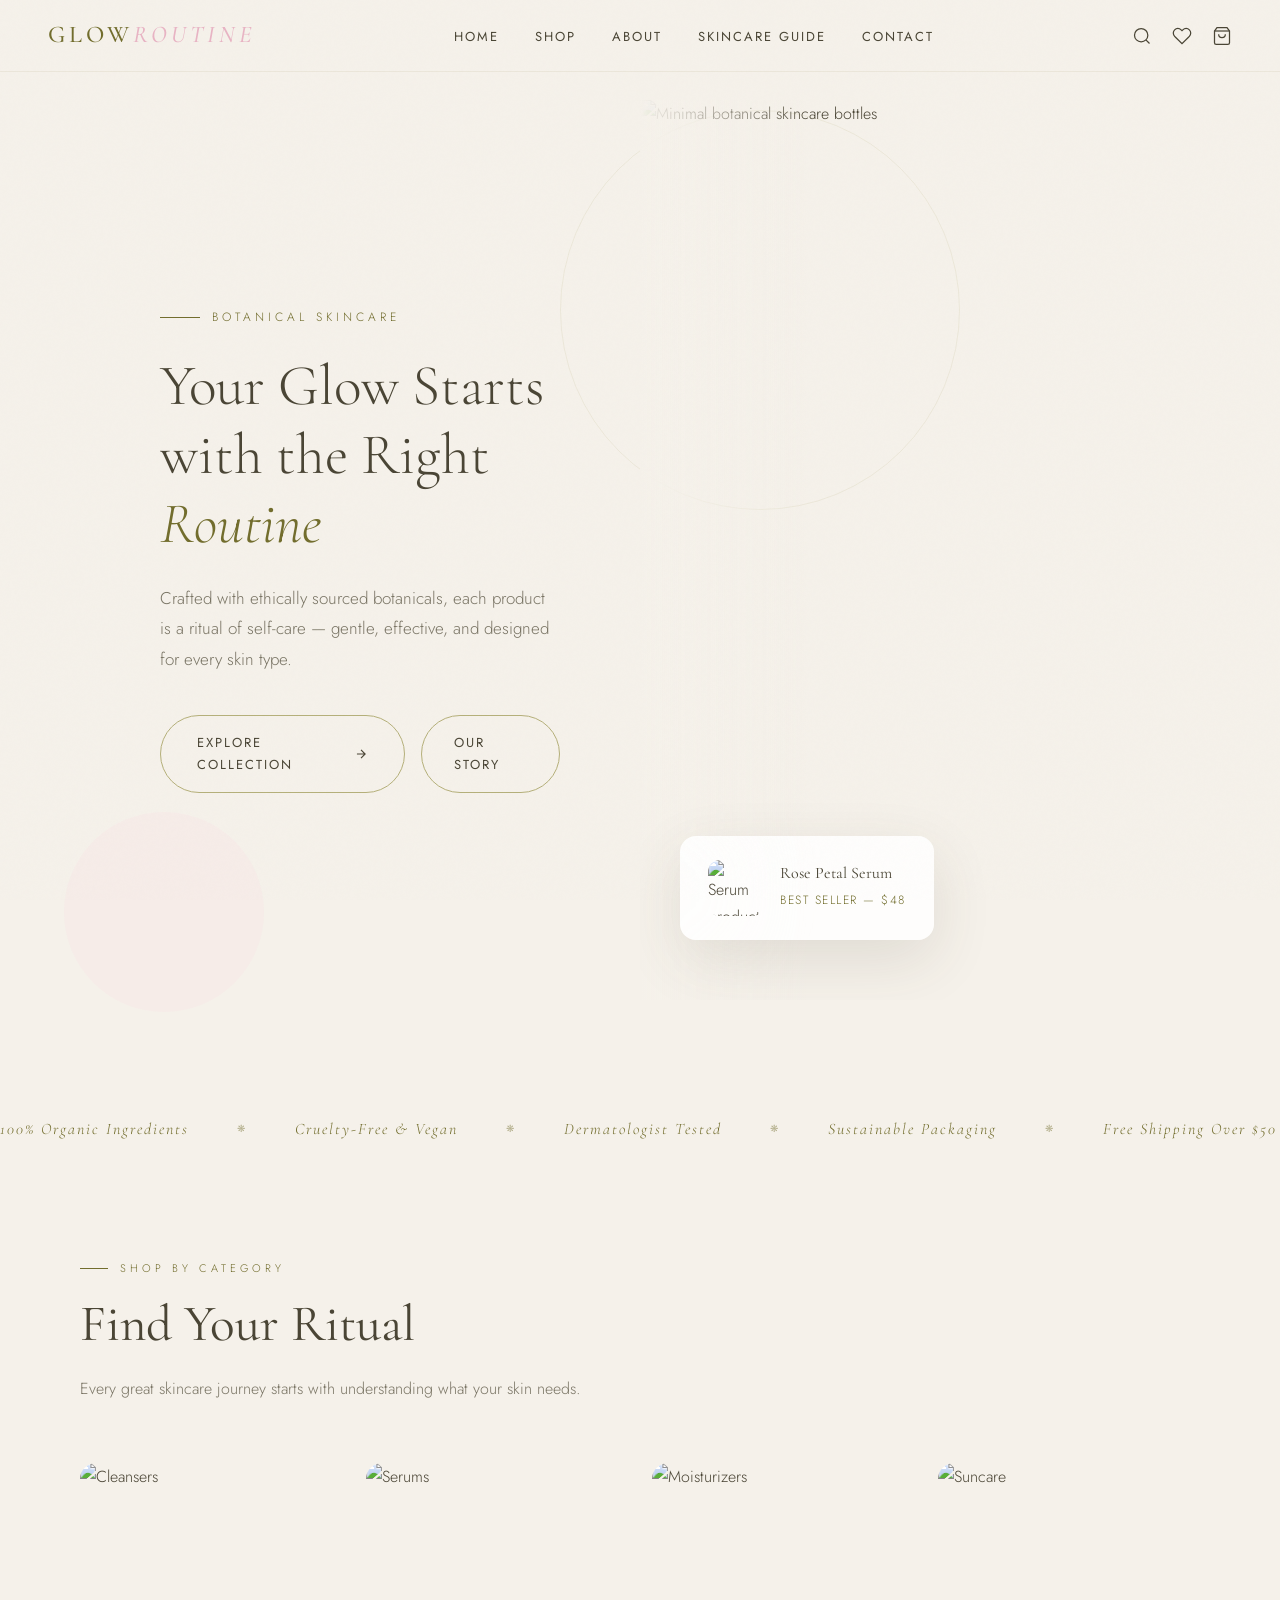
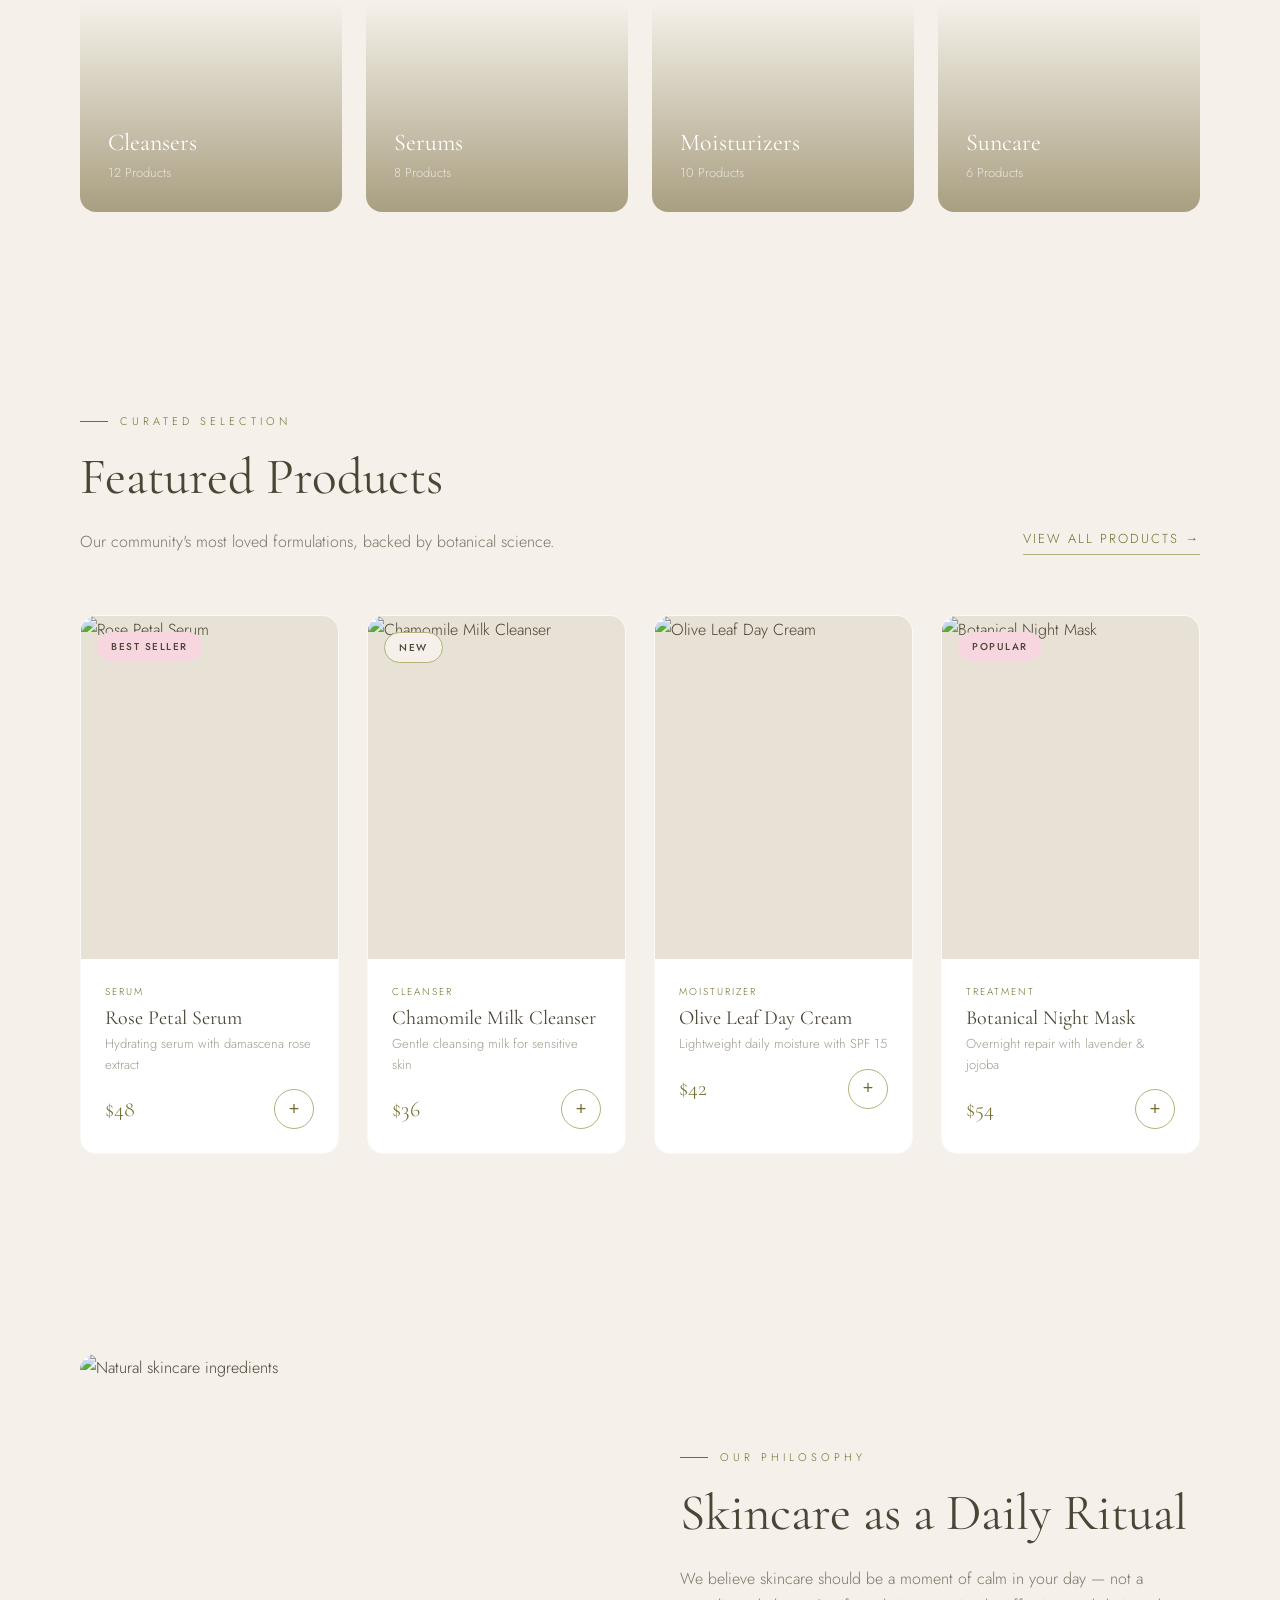
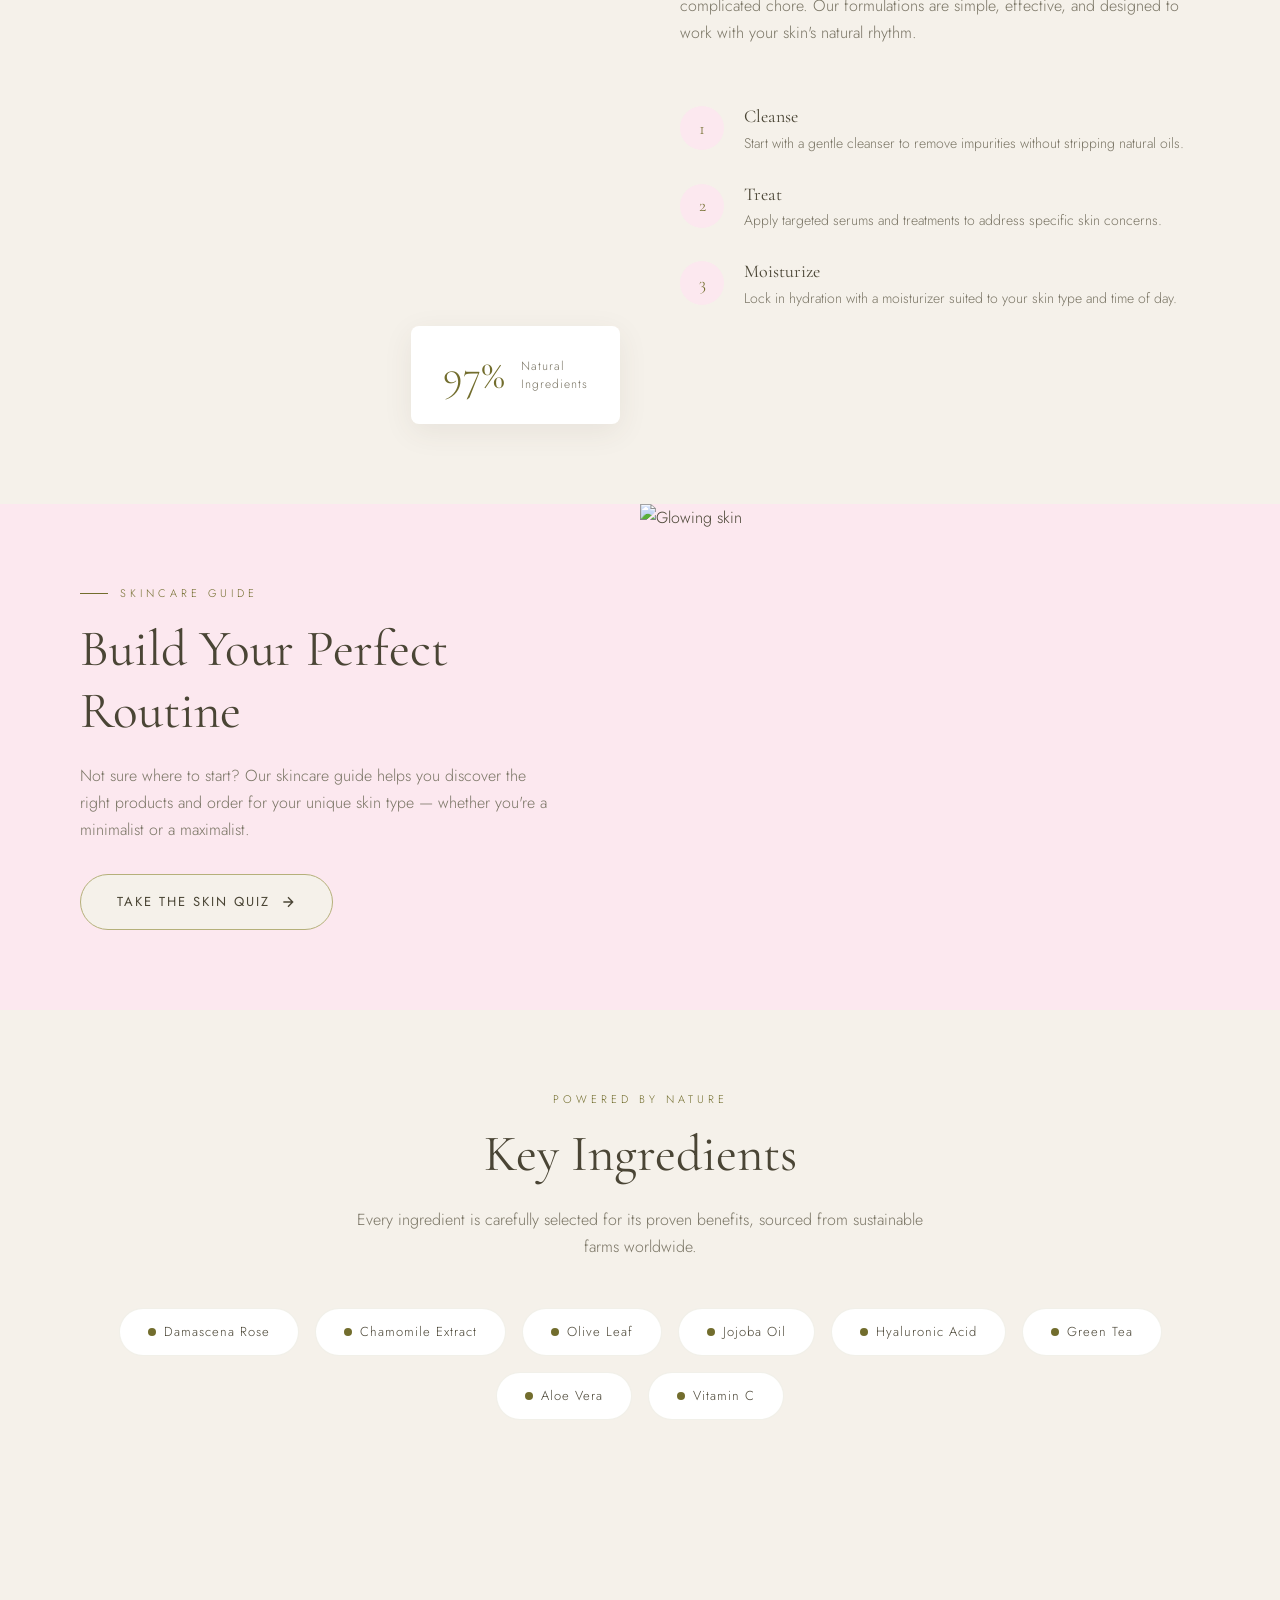
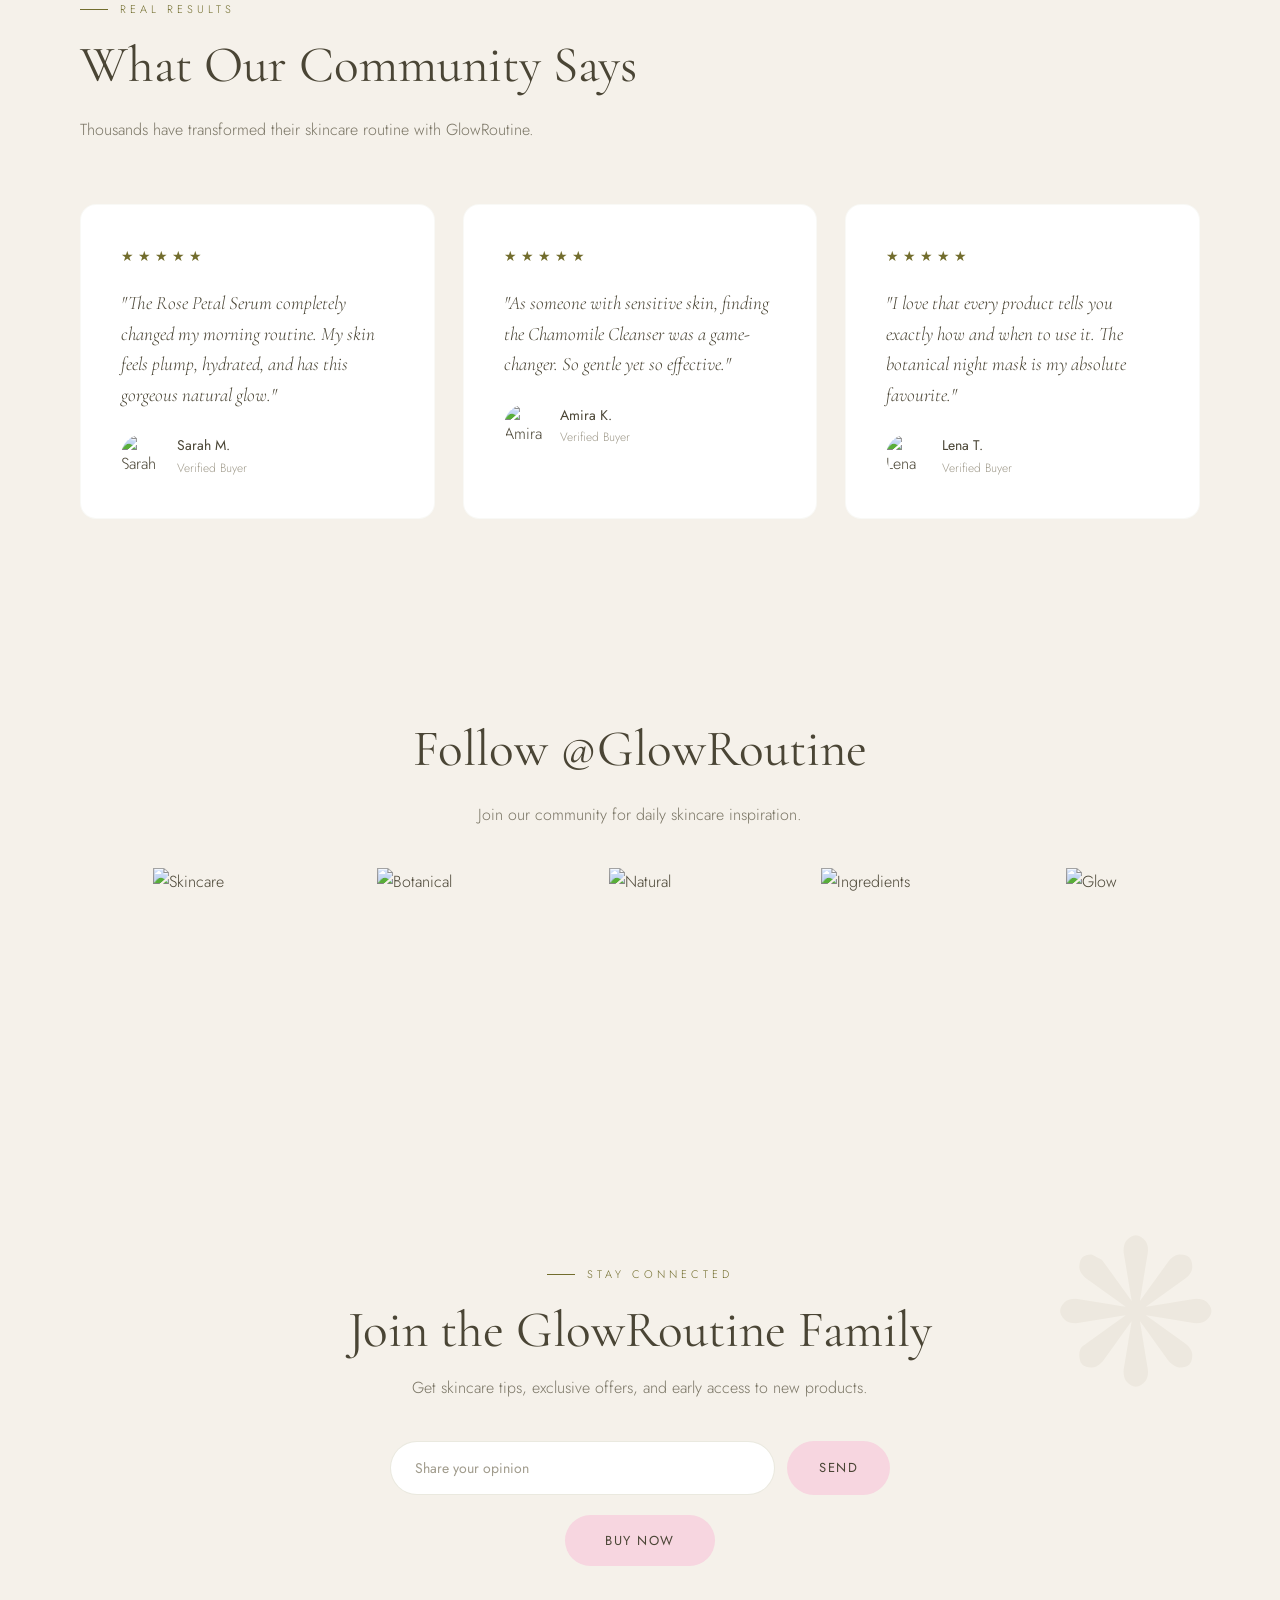
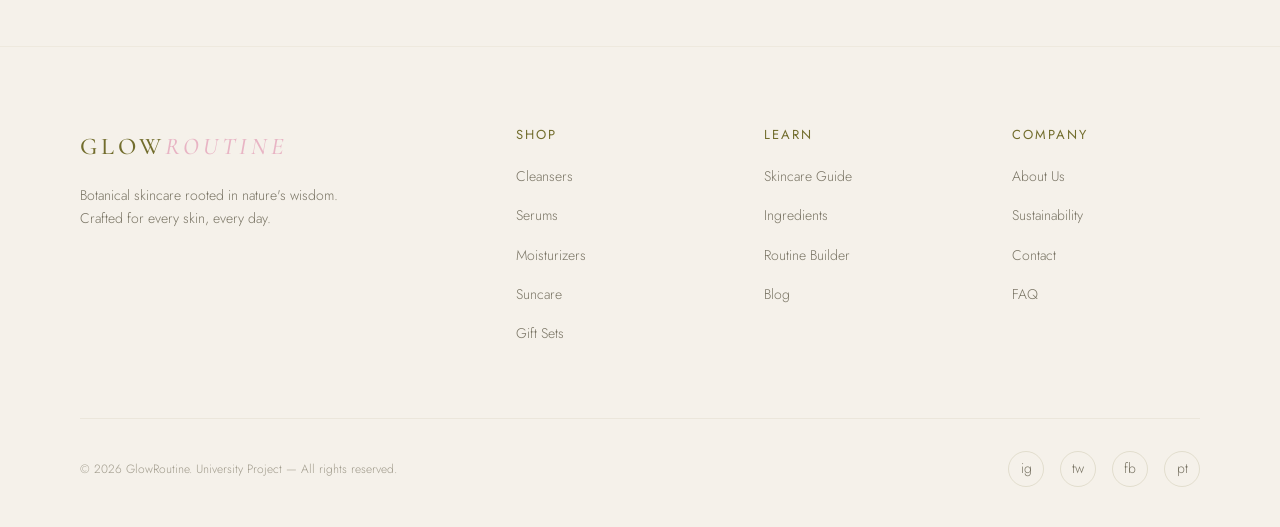
==== commit db667f5c: "Completed" ====
--- a/index.html
+++ b/index.html
@@ -279,9 +279,10 @@
   <h2 class="section-title">Join the GlowRoutine Family</h2>
   <p class="section-subtitle">Get skincare tips, exclusive offers, and early access to new products.</p>
   <div class="newsletter-form">
-    <input type="email" class="newsletter-input" placeholder="Your email address">
-    <button class="newsletter-btn">Subscribe</button>
-  </div>
+    <input type="text" class="newsletter-input" placeholder="Share your opinion">
+    <button class="newsletter-btn">Send</button>
+  </div>
+  <button class="buy-now-btn">Buy Now</button>
 </section>
 
 <!-- FOOTER -->
--- a/style.css
+++ b/style.css
@@ -438,6 +438,15 @@
 
 .newsletter-btn:hover { background: var(--pink-deep); transform: translateY(-2px); }
 
+.buy-now-btn {
+  margin-top: 20px; padding: 16px 40px; background: var(--pink); color: var(--text);
+  border: none; border-radius: 60px; font-family: 'Jost', sans-serif;
+  font-size: 13px; font-weight: 400; letter-spacing: 1.5px;
+  text-transform: uppercase; cursor: pointer; transition: all var(--transition);
+}
+
+.buy-now-btn:hover { background: var(--pink-deep); transform: translateY(-2px); }
+
 /* FOOTER */
 footer {
   background: var(--cream); padding: 80px 80px 40px;
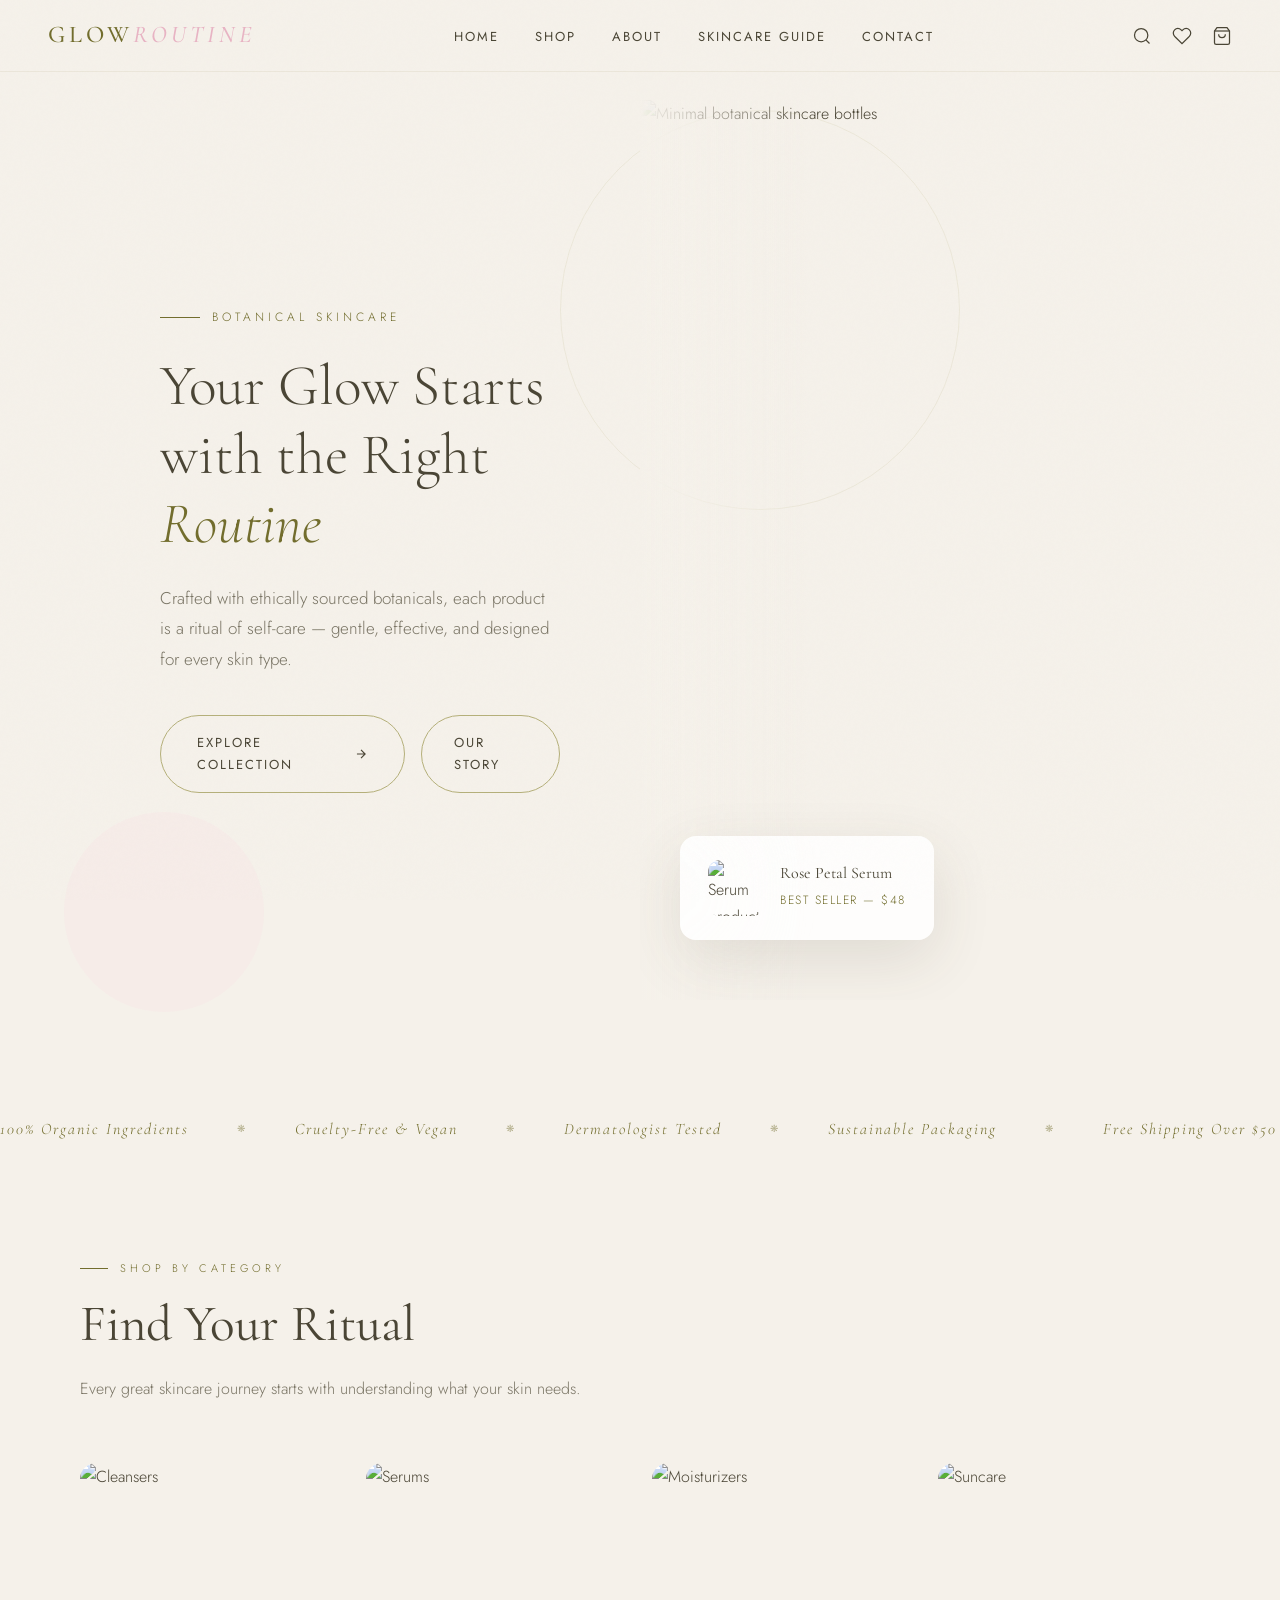
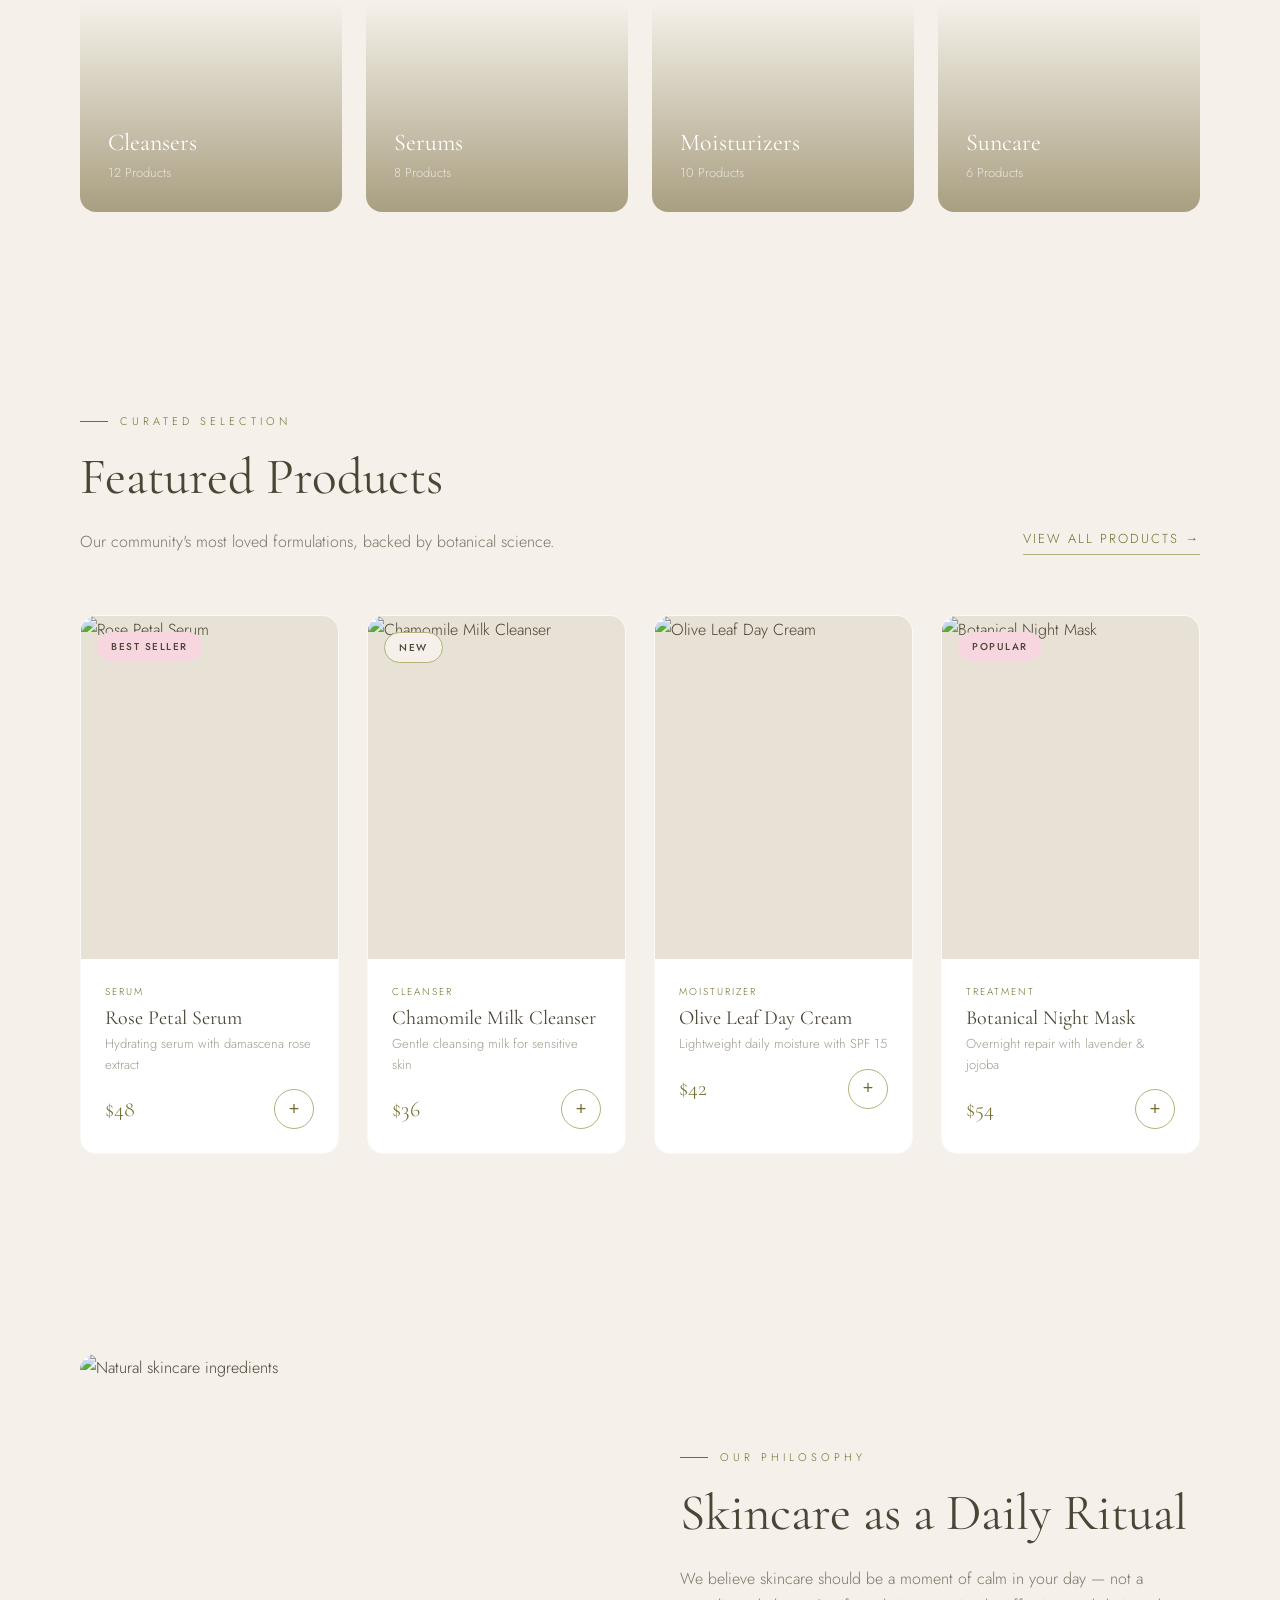
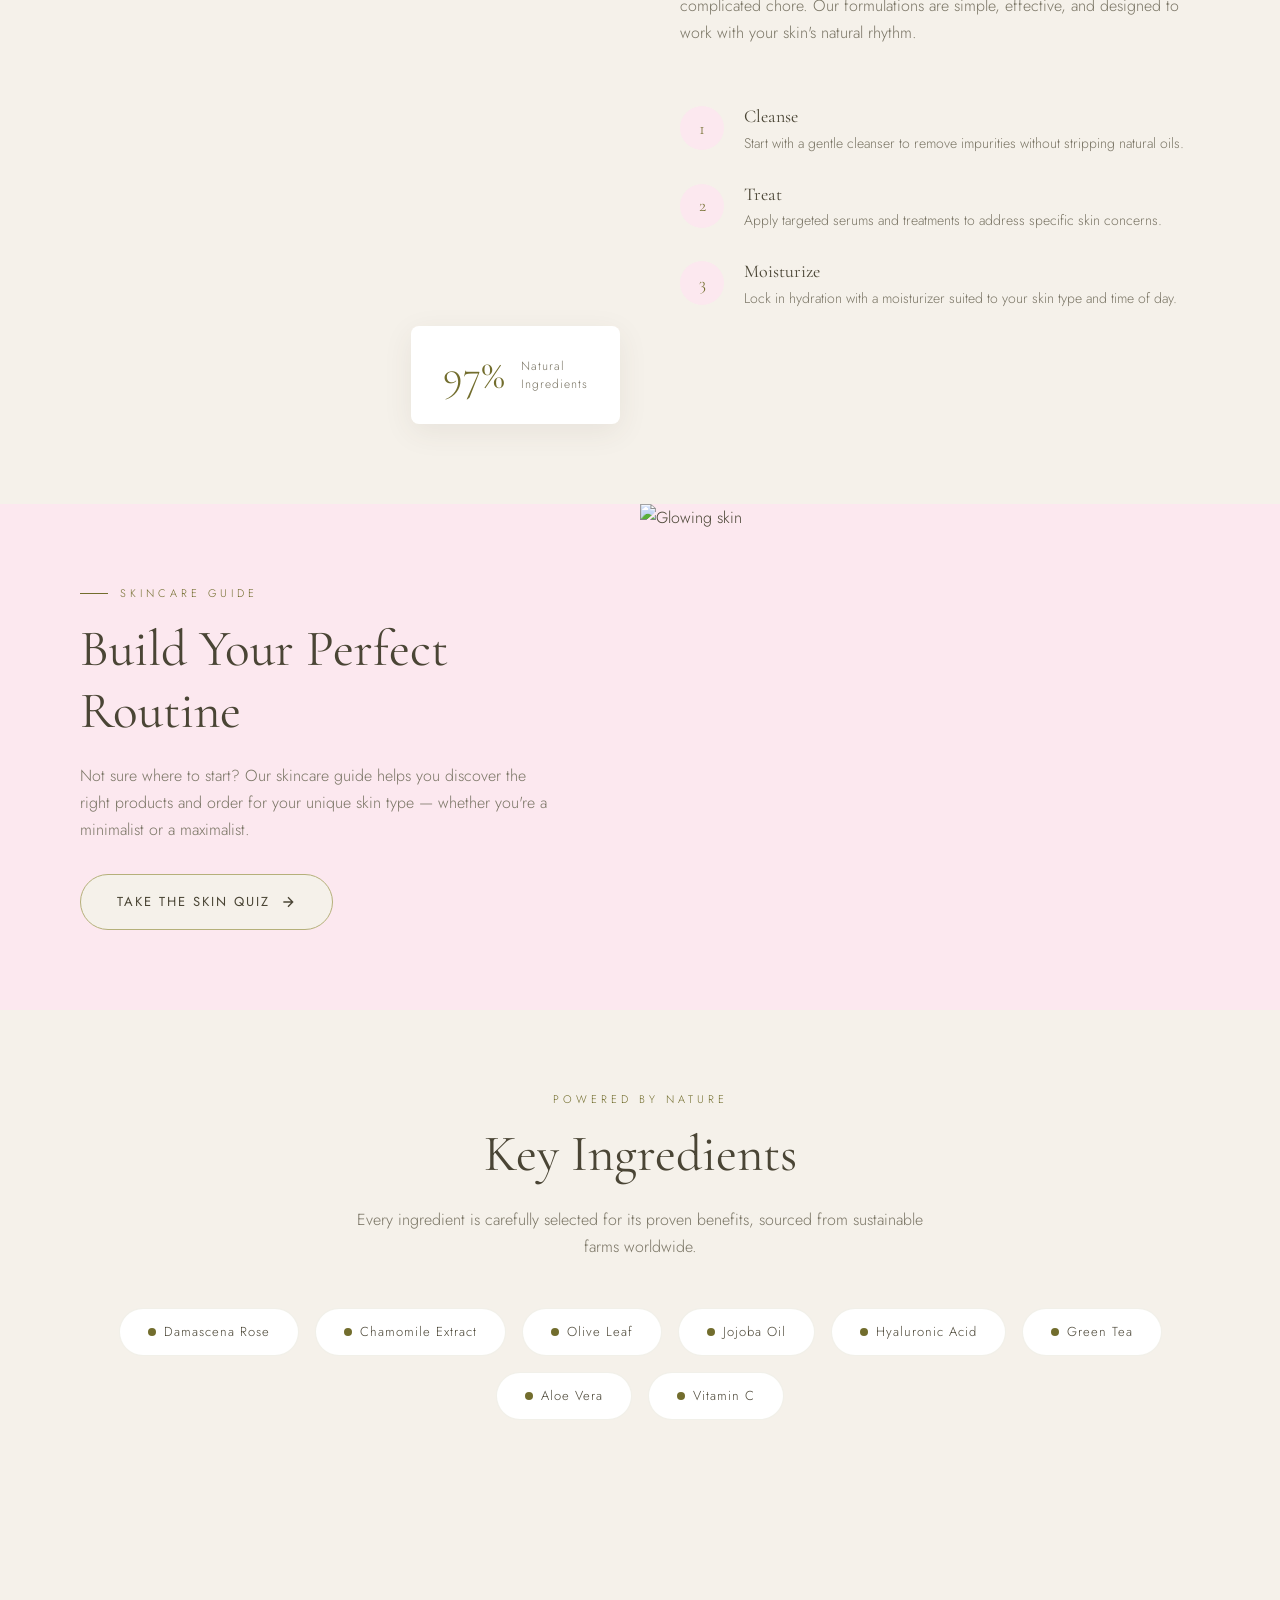
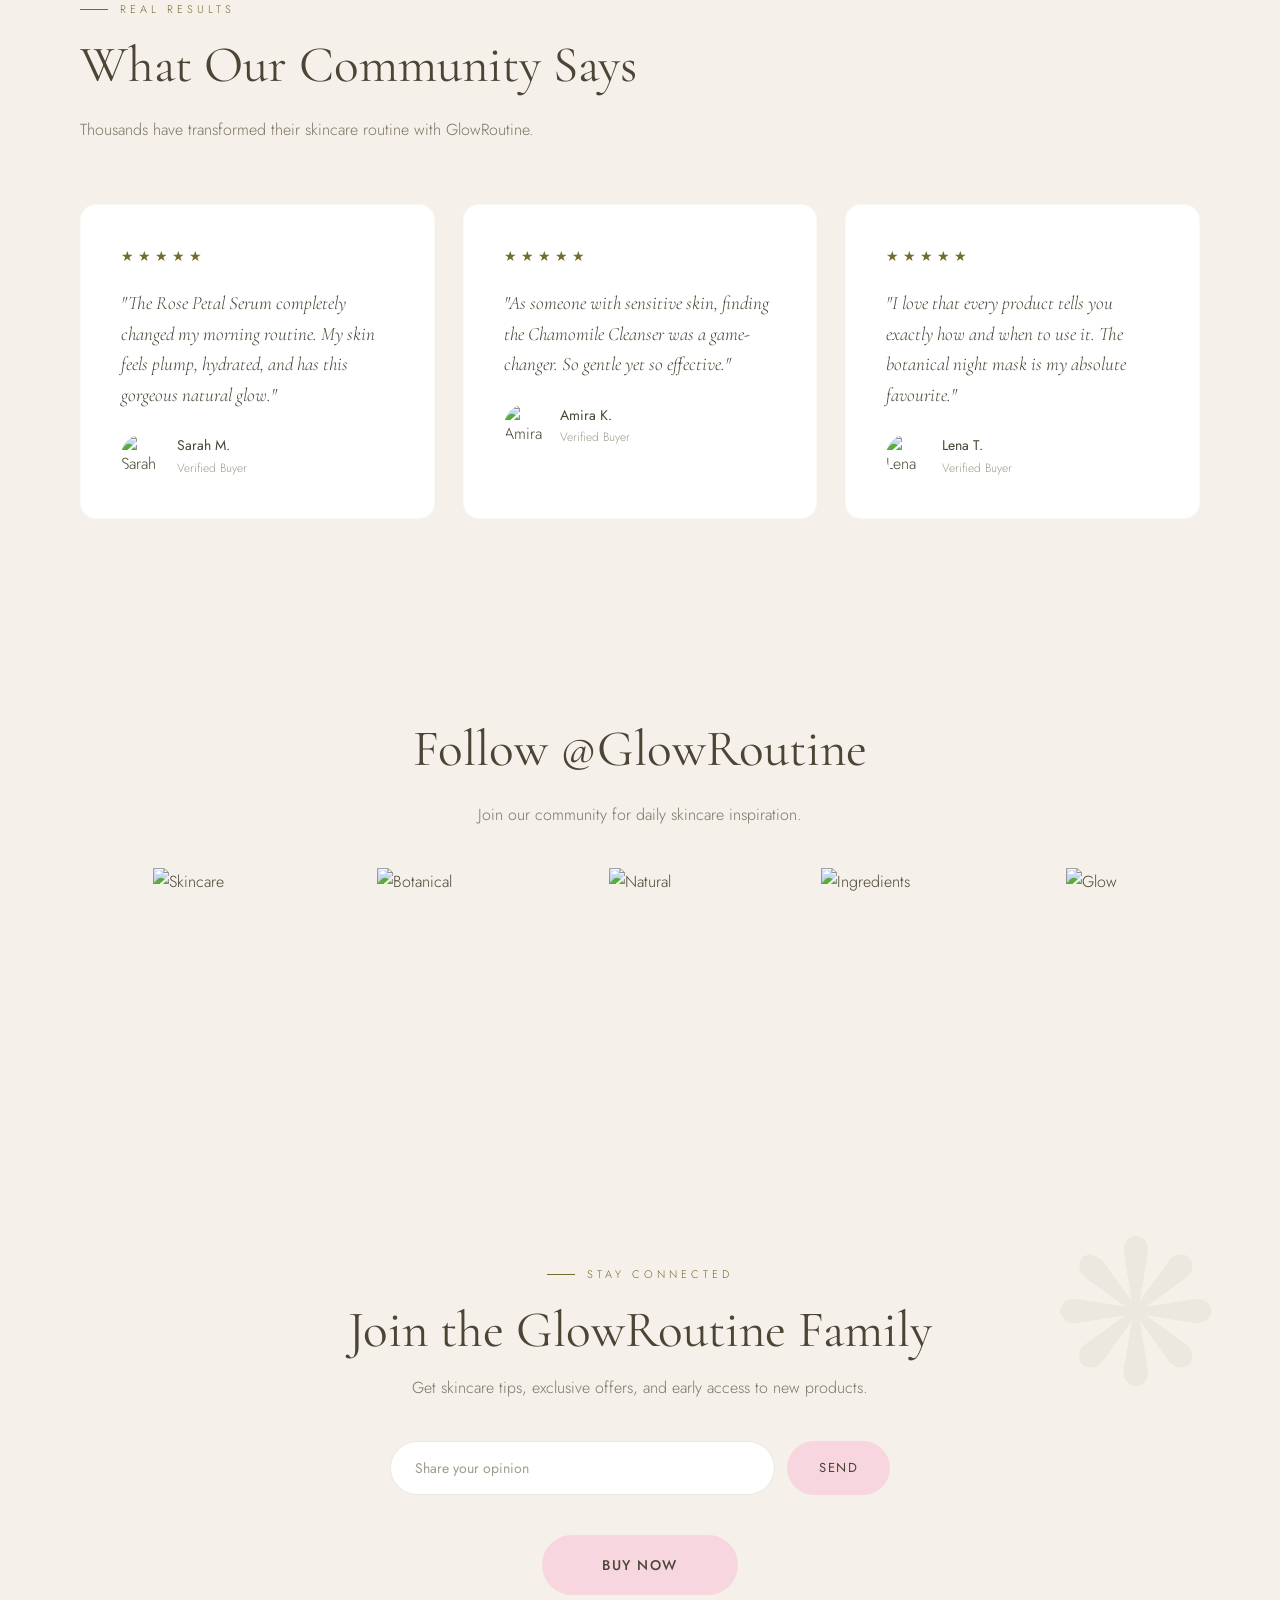
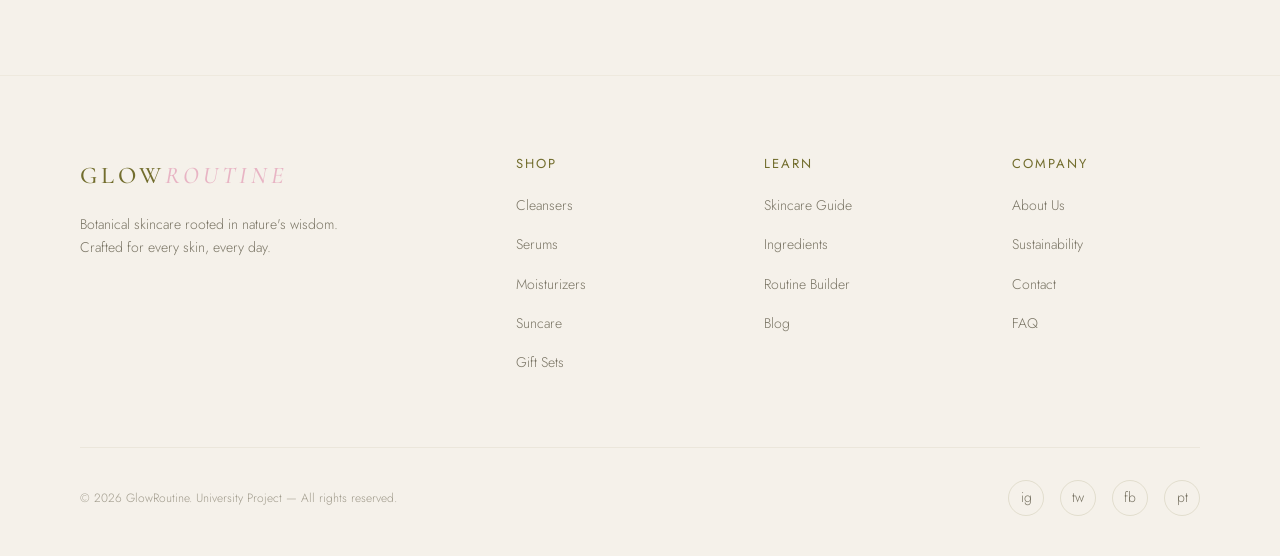
==== commit 5c48ae01: "Changed the product category" ====
--- a/index.html
+++ b/index.html
@@ -79,19 +79,19 @@
   <h2 class="section-title">Find Your Ritual</h2>
   <p class="section-subtitle">Every great skincare journey starts with understanding what your skin needs.</p>
   <div class="cat-grid">
-    <a class="cat-card" href="#shop">
+    <a class="cat-card" href="cleansers.html">
       <img src="https://images.unsplash.com/photo-1556228578-0d85b1a4d571?w=500&h=650&fit=crop&q=80" alt="Cleansers" loading="lazy">
       <div class="cat-card-overlay"><h4>Cleansers</h4><p>12 Products</p></div>
     </a>
-    <a class="cat-card" href="#shop">
+    <a class="cat-card" href="serums.html">
       <img src="https://images.unsplash.com/photo-1620916566398-39f1143ab7be?w=500&h=650&fit=crop&q=80" alt="Serums" loading="lazy">
       <div class="cat-card-overlay"><h4>Serums</h4><p>8 Products</p></div>
     </a>
-    <a class="cat-card" href="#shop">
+    <a class="cat-card" href="moisturizers.html">
       <img src="https://images.unsplash.com/photo-1611930022073-b7a4ba5fcccd?w=500&h=650&fit=crop&q=80" alt="Moisturizers" loading="lazy">
       <div class="cat-card-overlay"><h4>Moisturizers</h4><p>10 Products</p></div>
     </a>
-    <a class="cat-card" href="#shop">
+    <a class="cat-card" href="suncare.html">
       <img src="https://images.unsplash.com/photo-1556228720-195a672e8a03?w=500&h=650&fit=crop&q=80" alt="Suncare" loading="lazy">
       <div class="cat-card-overlay"><h4>Suncare</h4><p>6 Products</p></div>
     </a>
@@ -295,10 +295,10 @@
     <div class="footer-col">
       <h5>Shop</h5>
       <ul>
-        <li><a href="#">Cleansers</a></li>
-        <li><a href="#">Serums</a></li>
-        <li><a href="#">Moisturizers</a></li>
-        <li><a href="#">Suncare</a></li>
+        <li><a href="cleansers.html">Cleansers</a></li>
+        <li><a href="serums.html">Serums</a></li>
+        <li><a href="moisturizers.html">Moisturizers</a></li>
+        <li><a href="suncare.html">Suncare</a></li>
         <li><a href="#">Gift Sets</a></li>
       </ul>
     </div>
--- a/style.css
+++ b/style.css
@@ -439,13 +439,42 @@
 .newsletter-btn:hover { background: var(--pink-deep); transform: translateY(-2px); }
 
 .buy-now-btn {
-  margin-top: 20px; padding: 16px 40px; background: var(--pink); color: var(--text);
+  display: block; margin: 40px auto 0; padding: 20px 60px;
+  background: var(--pink); color: var(--text);
   border: none; border-radius: 60px; font-family: 'Jost', sans-serif;
-  font-size: 13px; font-weight: 400; letter-spacing: 1.5px;
+  font-size: 14px; font-weight: 500; letter-spacing: 1.5px;
   text-transform: uppercase; cursor: pointer; transition: all var(--transition);
 }
 
 .buy-now-btn:hover { background: var(--pink-deep); transform: translateY(-2px); }
+
+/* CATEGORY PAGES */
+.category-hero {
+  text-align: center; padding: 120px 80px 60px;
+  background: var(--cream);
+}
+
+.category-hero .section-title { margin-bottom: 16px; }
+
+.category-products {
+  padding: 60px 80px 80px;
+  background: var(--bg);
+}
+
+.category-products .products-grid {
+  display: grid;
+  grid-template-columns: repeat(4, 1fr);
+  gap: 30px;
+}
+
+.back-btn {
+  display: inline-block; margin-top: 50px;
+  font-family: 'Jost', sans-serif; font-size: 14px;
+  color: var(--text); text-decoration: none;
+  letter-spacing: 0.5px; transition: all var(--transition);
+}
+
+.back-btn:hover { color: var(--pink); }
 
 /* FOOTER */
 footer {
